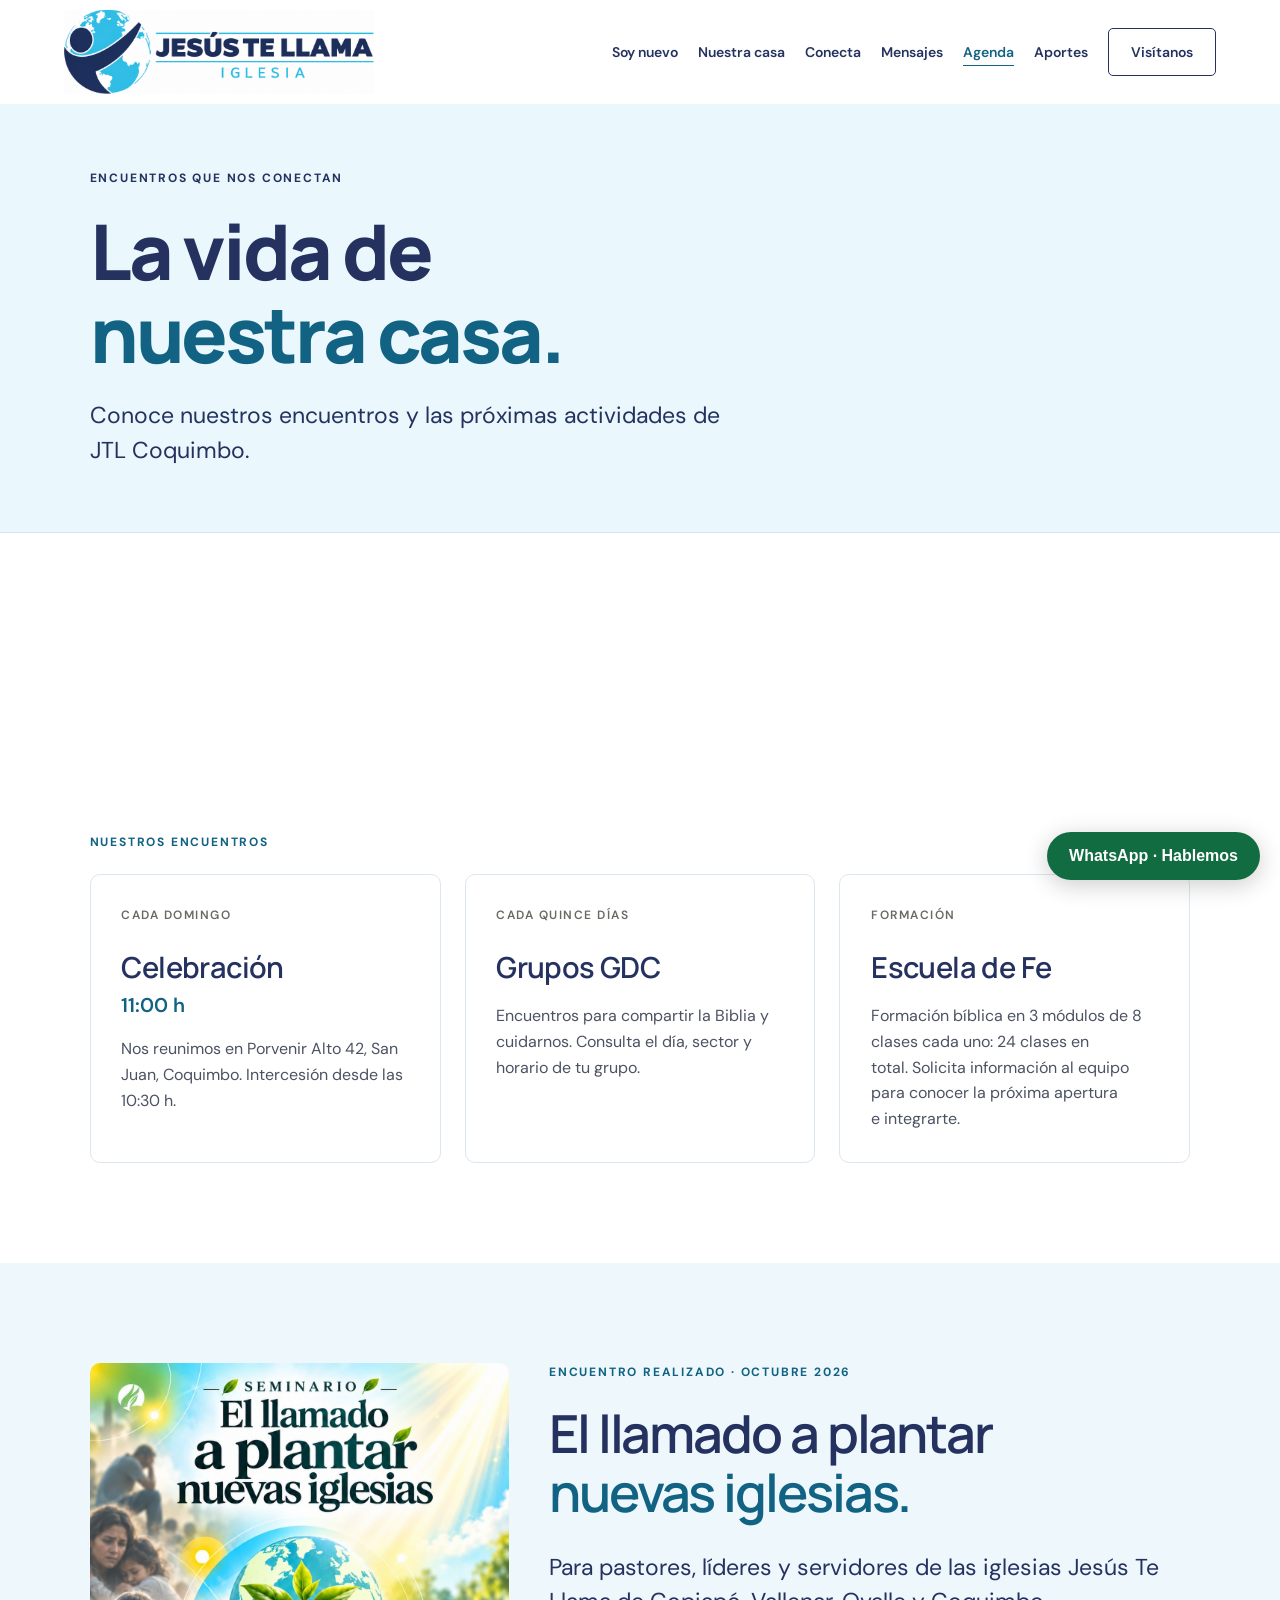
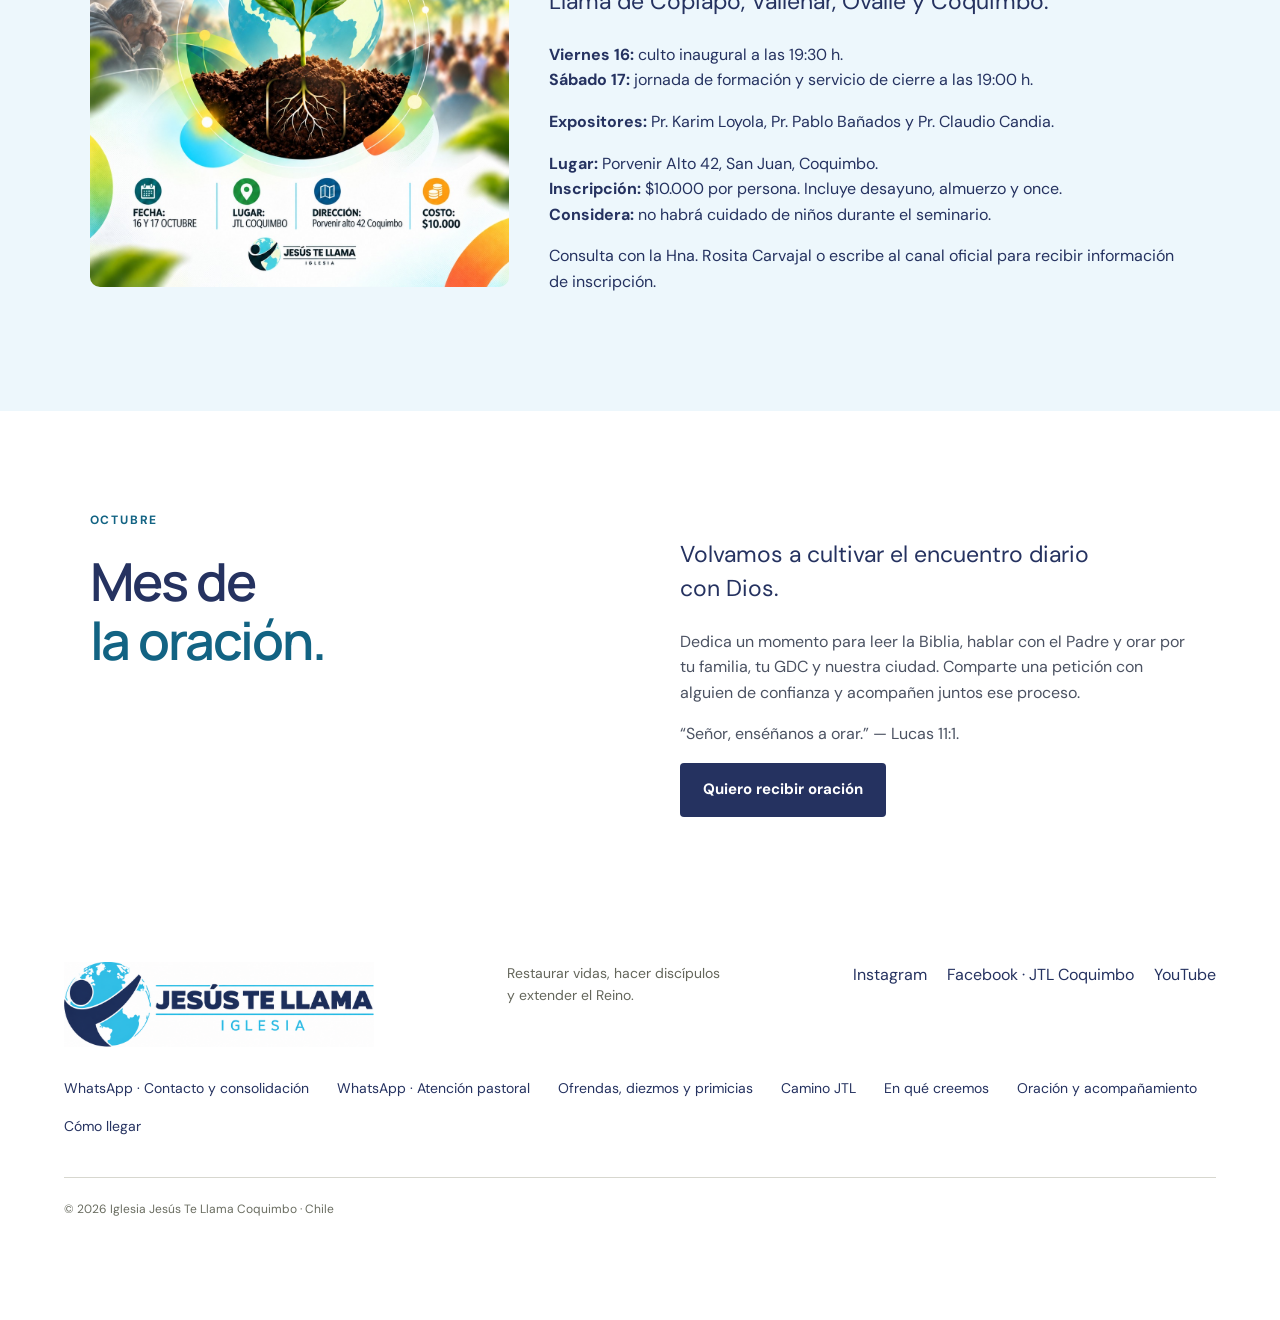
==== agenda/index.html @ ba2b8063 "Add files via upload" ====
<!doctype html><html lang="es"><head><meta charset="utf-8"><meta name="viewport" content="width=device-width,initial-scale=1"><title>Agenda de nuestra casa · JTL Coquimbo</title><meta name="description" content="Iglesia Jesús Te Llama Coquimbo. Restaurar vidas, hacer discípulos y extender el Reino. Domingos 11:00 h, Porvenir Alto 42."><meta name="theme-color" content="#253260"><link rel="icon" href="/logo.png"><link rel="stylesheet" href="/styles.css"></head><body><a class="skip" href="#contenido">Ir al contenido</a><header><a class="brand brand-horizontal" href="/" aria-label="Jesús Te Llama Iglesia, Coquimbo — inicio"><span class="logo-frame"><img src="/logo-horizontal.png" width="2048" height="683" alt="Jesús Te Llama Iglesia"></span></a><button class="menu" aria-expanded="false" aria-controls="nav">Menú ☰</button><nav id="nav" aria-label="Navegación principal"><a href="/soy-nuevo/">Soy nuevo</a><a href="/nuestra-casa/">Nuestra casa</a><a href="/conecta/">Conecta</a><a href="/mensajes/">Mensajes</a><a href="/agenda/" aria-current="page">Agenda</a><a href="/aportes/">Aportes</a><a class="nav-cta" href="/soy-nuevo/#visitanos">Visítanos</a></nav></header><main id="contenido"><section class="page-intro"><p class="eyebrow">ENCUENTROS QUE NOS CONECTAN</p><h1>La vida de<br><em>nuestra casa.</em></h1><p class="lead">Conoce nuestros encuentros y las próximas actividades de JTL Coquimbo.</p></section><section class="section school-agenda" id="escuela-avanzada"><article class="school-banner" data-highlight-until="2026-10-08T00:00:00-03:00"><div class="school-banner-top"><span>FORMACIÓN PARA LÍDERES</span><span class="online-badge">ONLINE</span></div><p class="school-start">INICIO</p><h2>ESCUELA<br><em>AVANZADA</em></h2><div class="school-date"><strong>07</strong><div><span>MIÉRCOLES</span><b>OCTUBRE 2026</b><span>20:30 h · ONLINE</span></div></div><p>Sigamos creciendo para cuidar, acompañar y discipular personas.</p><a class="button light" href="https://wa.me/56989343928?text=Hola%2C%20quisiera%20m%C3%A1s%20informaci%C3%B3n%20sobre%20el%20inicio%20de%20Escuela%20Avanzada%20el%20mi%C3%A9rcoles%207%20de%20octubre%20a%20las%2020%3A30%20h%2C%20online." target="_blank" rel="noopener noreferrer">Más información</a></article></section><section class="section"><p class="eyebrow orange">NUESTROS ENCUENTROS</p><div class="group-grid"><article class="group-card"><span class="card-number">CADA DOMINGO</span><h3 class="meeting-title"><span>Celebración</span><span class="meeting-time">11:00 h</span></h3><p>Nos reunimos en Porvenir Alto 42, San Juan, Coquimbo. Intercesión desde las 10:30 h.</p></article><article class="group-card"><span class="card-number">CADA QUINCE DÍAS</span><h3>Grupos GDC</h3><p>Encuentros para compartir la Biblia y cuidarnos. Consulta el día, sector y horario de tu grupo.</p></article><article class="group-card"><span class="card-number">FORMACIÓN</span><h3>Escuela de Fe</h3><p>Formación bíblica en 3 módulos de 8 clases cada uno: 24 clases en total. Solicita información al equipo para conocer la próxima apertura e integrarte.</p></article></div></section><section id="seminario" class="section event groups" data-event-end="2026-10-18T00:00:00-03:00"><div class="seminar-poster"><img src="/seminario-plantar-iglesias.jpeg" width="1122" height="1402" alt="Afiche oficial del seminario El llamado a plantar nuevas iglesias, 16 y 17 de octubre" loading="lazy"></div><div><p class="eyebrow orange">SEMINARIO · DISTRITO NORTE CHICO</p><h2>El llamado a plantar<br><em>nuevas iglesias.</em></h2><p class="lead">Para pastores, líderes y servidores de las iglesias Jesús Te Llama de Copiapó, Vallenar, Ovalle y Coquimbo.</p><p><strong>Viernes 16:</strong> culto inaugural a las 19:30 h.<br><strong>Sábado 17:</strong> jornada de formación y servicio de cierre a las 19:00 h.</p><p><strong>Expositores:</strong> Pr. Karim Loyola, Pr. Pablo Bañados y Pr. Claudio Candia.</p><p><strong>Lugar:</strong> Porvenir Alto 42, San Juan, Coquimbo.<br><strong>Inscripción:</strong> $10.000 por persona. Incluye desayuno, almuerzo y once.<br><strong>Considera:</strong> no habrá cuidado de niños durante el seminario.</p><p>Consulta con la Hna. Rosita Carvajal o escribe al canal oficial para recibir información de inscripción.</p><a class="button dark" href="https://wa.me/56989343928?text=Hola%2C%20vengo%20de%20la%20web%20de%20JTL%20Coquimbo.%20Consultar%20por%20el%20seminario." target="_blank" rel="noopener noreferrer">Consultar por el seminario</a></div></section><section class="section family"><div><p class="eyebrow orange">OCTUBRE</p><h2>Mes de<br><em>la oración.</em></h2></div><div class="family-copy"><p class="lead">Volvamos a cultivar el encuentro diario con Dios.</p><p>Dedica un momento para leer la Biblia, hablar con el Padre y orar por tu familia, tu GDC y nuestra ciudad. Comparte una petición con alguien de confianza y acompañen juntos ese proceso.</p><p>“Señor, enséñanos a orar.” — Lucas 11:1.</p><a class="button dark" href="/conecta/#acompanamiento">Quiero recibir oración</a></div></section></main><footer><a class="brand brand-horizontal" href="/" aria-label="Jesús Te Llama Iglesia, Coquimbo — inicio"><span class="logo-frame"><img src="/logo-horizontal.png" width="2048" height="683" alt="Jesús Te Llama Iglesia"></span></a><p>Restaurar vidas, hacer discípulos<br>y extender el Reino.</p><div class="social-links" aria-label="Redes oficiales"><a href="https://www.instagram.com/jtl_coquimbo/" target="_blank" rel="noopener noreferrer">Instagram</a><a href="https://www.facebook.com/jtl.coquimbo/" target="_blank" rel="noopener noreferrer">Facebook · JTL Coquimbo</a><a href="https://www.youtube.com/@jtl.coquimbo" target="_blank" rel="noopener noreferrer">YouTube</a></div><div class="footer-links"><a href="https://wa.me/56989343928" target="_blank" rel="noopener noreferrer">WhatsApp · Contacto y consolidación</a><a href="https://wa.me/56974996033" target="_blank" rel="noopener noreferrer">WhatsApp · Atención pastoral</a><a href="/aportes/">Ofrendas, diezmos y primicias</a><a href="/camino-jtl/">Camino JTL</a><a href="/nuestra-casa/#creemos">En qué creemos</a><a href="/conecta/#acompanamiento">Oración y acompañamiento</a><a href="/soy-nuevo/#visitanos">Cómo llegar</a></div><span class="copyright">© 2026 Iglesia Jesús Te Llama Coquimbo · Chile</span></footer><script src="/main.js"></script><button class="jtl-wa-launch" id="jtl-wa-open" type="button" aria-haspopup="dialog">WhatsApp · Hablemos</button>
<dialog class="jtl-wa-dialog" id="jtl-wa-dialog" aria-labelledby="jtl-wa-title"><button type="button" class="jtl-wa-close" id="jtl-wa-close" aria-label="Cerrar">×</button><h2 id="jtl-wa-title">Estamos para acompañarte</h2><p><strong>Contacto y consolidación</strong><br><a href="https://wa.me/56989343928" target="_blank" rel="noopener noreferrer">+56 9 8934 3928</a></p><div class="jtl-wa-options" id="jtl-wa-options"><a href="https://wa.me/56989343928?text=Hola%2C%20quiero%20visitar%20JTL%20Coquimbo." target="_blank" rel="noopener noreferrer">Quiero visitar la iglesia</a><a href="https://wa.me/56989343928?text=Hola%2C%20quisiera%20conocer%20los%20GDC%20de%20JTL%20Coquimbo." target="_blank" rel="noopener noreferrer">Quiero conocer un GDC</a><a href="https://wa.me/56989343928?text=Hola%2C%20quisiera%20pedir%20oraci%C3%B3n." target="_blank" rel="noopener noreferrer">Quiero pedir oración</a><a href="https://wa.me/56989343928?text=Hola%2C%20quisiera%20consultar%20por%20horarios%20y%20actividades%20de%20JTL%20Coquimbo." target="_blank" rel="noopener noreferrer">Horarios y actividades</a></div><div class="jtl-pastoral"><h3>Atención pastoral</h3><p>Si atraviesas una situación compleja y necesitas conversar en privado, escríbenos a este segundo contacto.</p><a class="jtl-pastoral-link" href="https://wa.me/56974996033?text=Hola%2C%20quisiera%20coordinar%20una%20conversaci%C3%B3n%20privada%20de%20atenci%C3%B3n%20pastoral." target="_blank" rel="noopener noreferrer">Atención pastoral · +56 9 7499 6033</a></div><small>Elige el contacto según lo que necesitas. No es necesario detallar una situación personal en el mensaje inicial.</small></dialog><script src="/contacto.js"></script></body></html>
---- styles.css ----
@import url('https://fonts.googleapis.com/css2?family=DM+Sans:wght@400;500;600;700&family=Manrope:wght@400;500;600;700;800&display=swap');
:root{--orange:#3fc5e9;--ink:#253260;--paper:#ffffff;--line:#d7d7cf}*{box-sizing:border-box}html{scroll-behavior:smooth;scroll-padding-top:100px}body{margin:0;background:var(--paper);color:var(--ink);font-family:'DM Sans',Arial,sans-serif;font-size:16px;line-height:1.6}a{color:inherit;text-decoration:none}button{font:inherit}a:focus-visible,button:focus-visible,summary:focus-visible{outline:3px solid #1663a1;outline-offset:6px}.skip{position:fixed;left:20px;top:-100px;background:white;padding:15px;z-index:20}.skip:focus{top:10px}header{height:104px;display:flex;align-items:center;justify-content:space-between;padding:0 5%;background:var(--paper)}.brand{display:flex;align-items:center;gap:13px;line-height:1.3}.brand strong{font-size:44px;font-weight:800;letter-spacing:-4px;line-height:1}.brand strong span{font-size:12px;letter-spacing:0;vertical-align:top;margin-left:4px}.brand>span{font-size:12px;letter-spacing:1px;font-weight:700;border-left:1px solid #b9bbb4;padding-left:13px}nav{display:flex;align-items:center;gap:34px;font-size:14px;font-weight:600}nav a:hover{text-decoration:underline;text-underline-offset:6px}.nav-cta{border:1px solid var(--ink);border-radius:5px;padding:12px 22px}.nav-cta span{margin-left:22px}.menu{display:none}.hero{display:grid;grid-template-columns:1fr 1fr;min-height:690px}.hero-copy{background:var(--orange);padding:45px 10% 25px}.eyebrow{font-size:12px;font-weight:700;letter-spacing:1.8px;line-height:1.5;margin:0 0 22px}h1,h2,h3,p{margin-top:0}h1,h2,h3{font-family:Manrope,Arial,sans-serif}h1{font-size:clamp(64px,6.8vw,112px);font-weight:800;line-height:.99;letter-spacing:-6px;margin-bottom:28px}em{font-style:normal}h1 em{color:#fff8ed}.intro{max-width:430px;font-size:17px;line-height:1.7;margin-bottom:30px}.button{display:inline-flex;align-items:center;justify-content:space-between;gap:30px;min-height:54px;padding:15px 23px;font-size:14px;font-weight:700;border-radius:4px;transition:transform .2s}.button:hover{transform:translateY(-3px)}.dark{background:var(--ink);color:white}.light{background:var(--paper);color:var(--ink)}.button span{font-size:22px;line-height:1}.hero-bottom{display:flex;justify-content:space-between;border-top:1px solid #29251f55;margin-top:48px;padding-top:17px;font-size:10px;letter-spacing:1.4px;font-weight:700}.hero-photo{position:relative;overflow:hidden;background:#3a4037;min-height:600px}.hero-photo img{width:100%;height:100%;object-fit:cover;position:absolute;object-position:center}.photo-shade{position:absolute;inset:0;background:linear-gradient(180deg,transparent 35%,#0009)}.photo-copy{position:absolute;left:9%;right:9%;bottom:64px;color:white}.photo-copy>span{font-size:11px;letter-spacing:2px;font-weight:600}.photo-copy p{font-size:clamp(38px,4vw,64px);font-family:Manrope,Arial,sans-serif;font-weight:600;letter-spacing:-2px;line-height:1.12;margin:18px 0 0}.photo-copy a{position:absolute;bottom:5px;right:0;border:1px solid #fffa;border-radius:50%;height:48px;width:48px;text-align:center;padding-top:6px;font-size:24px}.photo-note{position:absolute;bottom:13px;right:20px;font-size:10px;color:#fff;opacity:.8}.mission-strip{display:flex;justify-content:space-evenly;gap:20px;align-items:center;padding:22px;background:var(--ink);color:white;font-size:13px;letter-spacing:2px;font-weight:500}.mission-strip b{color:var(--orange);font-size:26px;line-height:1}.section{padding:100px 7%}.family{display:grid;grid-template-columns:1fr 1fr;gap:80px}.orange{color:#126383}h2{font-size:clamp(38px,4.1vw,64px);letter-spacing:-2.8px;line-height:1.12;font-weight:600;margin-bottom:28px}h2 em{color:#126383}.family-copy{padding-top:26px;color:#55574f;max-width:570px}.lead{font-size:23px;color:var(--ink);line-height:1.5}.values{display:flex;gap:8px;flex-wrap:wrap;margin-top:28px}.values span{border:1px solid #cccfc4;border-radius:40px;padding:7px 15px;font-size:13px;color:var(--ink)}.groups{background:#edf7fc}.section-heading{display:flex;justify-content:space-between;align-items:end;gap:60px;margin-bottom:44px}.section-heading h2{margin-bottom:0}.section-heading>p{max-width:385px;margin-bottom:4px;color:#585b51}.group-grid{display:grid;grid-template-columns:repeat(3,1fr);gap:22px}.group-card{padding:32px;background:var(--paper);border-radius:4px;position:relative}.card-number{font-size:11px;font-weight:600;letter-spacing:1.5px;color:#686b62}.group-card h3{font-size:29px;line-height:1.25;font-weight:600;letter-spacing:-1px;margin:34px 0 18px}.group-card p{font-size:16px;color:#62645b}.card-word{display:block;border-top:1px solid var(--line);padding-top:20px;margin-top:35px;font-size:11px;letter-spacing:2px;font-weight:600}.group-invite{display:flex;justify-content:space-between;gap:45px;align-items:center;margin-top:40px}.group-invite h3{font-size:23px;margin-bottom:6px;font-weight:600}.group-invite p{max-width:680px;margin:0;color:#606257}.group-invite .button{white-space:nowrap}.path{background:var(--ink);color:var(--paper)}.path h2 em{color:var(--orange)}.path .eyebrow{color:#80dcf4}.path .section-heading>p{color:#c0c2b8}.steps{display:grid;grid-template-columns:repeat(5,1fr);list-style:none;margin:60px 0 35px;padding:0;gap:30px}.steps li{border-top:1px solid #61645b;padding-top:25px}.steps li>span{color:#80dcf4;font-size:14px}.steps h3{font-size:21px;font-weight:500;letter-spacing:-.4px;margin:23px 0 12px}.steps p{color:#bfc2b6;font-size:15px;line-height:1.7}.text-link{font-size:15px;border-bottom:1px solid #b7b9ae;padding-bottom:10px;display:inline-block}.text-link span{margin-left:45px}.faq{display:grid;grid-template-columns:1fr 1fr;gap:65px}.questions details{border-bottom:1px solid var(--line);padding:22px 0}.questions details:first-child{padding-top:0}.questions summary{cursor:pointer;font-size:18px;font-weight:500;list-style:none;padding-right:25px;position:relative}.questions summary::-webkit-details-marker{display:none}.questions summary:after{content:'+';position:absolute;right:0;font-size:22px;color:#126383}.questions details[open] summary:after{content:'−'}.questions p{color:#606257;margin:16px 22px 0 0}.visit{background:var(--orange);padding:75px 7%;display:flex;justify-content:space-between;gap:60px}.visit h2 em{color:#fff8ed}.visit p{font-size:17px}.visit .button{margin-top:15px}.visit-address{min-width:260px;align-self:center;border-left:1px solid #68240d66;padding-left:55px}.visit-address>p{font-size:25px;line-height:1.4}.visit-address hr{border:0;border-top:1px solid #68240d66;margin:28px 0}.visit-address .small{font-size:16px;line-height:1.7}footer{display:flex;justify-content:space-between;align-items:center;flex-wrap:wrap;gap:30px;padding:45px 5%}footer p{font-size:14px;color:#64665b;margin:0}footer>a:not(.brand){font-size:13px}.copyright{width:100%;border-top:1px solid var(--line);padding-top:22px;font-size:12px;color:#6a6d61;margin-top:10px}@media(min-width:1600px){body{max-width:1800px;margin:auto}.hero-copy{padding-top:65px}}@media(max-width:1000px){header{padding:0 4%}nav{gap:19px}.hero-copy{padding:35px 8% 25px}h1{font-size:76px;letter-spacing:-4px}.hero-bottom{gap:20px}.section{padding:70px 5%}.family,.faq{gap:40px}.section-heading{gap:35px}.group-card{padding:24px}.steps{gap:18px}.steps h3{font-size:17px}.visit{padding:65px 5%}.visit-address{padding-left:30px}.mission-strip{font-size:10px;letter-spacing:1px}}@media(max-width:720px){header{height:85px;padding:0 6%;position:relative;z-index:10}.brand strong{font-size:38px}.brand>span{font-size:10px}.menu{display:flex;align-items:center;gap:14px;background:none;border:1px solid #c6c7be;border-radius:4px;padding:8px 12px;font-size:14px}nav{display:none;position:absolute;top:85px;left:0;right:0;background:var(--paper);padding:20px 6% 28px;box-shadow:0 15px 20px #0001;align-items:stretch;gap:0}nav.open{display:flex;flex-direction:column}nav a{padding:14px 0}.nav-cta{padding:12px 16px;margin-top:10px}.hero{grid-template-columns:1fr;min-height:0}.hero-copy{padding:34px 7% 23px}.eyebrow{font-size:10px;letter-spacing:1.5px}h1{font-size:76px;line-height:1.02;letter-spacing:-4px}.intro{font-size:16px}.hero-bottom{margin-top:32px;font-size:9px}.hero-photo{min-height:440px}.photo-copy p{font-size:44px}.photo-copy{bottom:47px}.mission-strip{padding:20px 15px;gap:12px;flex-wrap:wrap;font-size:9px}.mission-strip b:last-child{display:none}.mission-strip b{font-size:18px}.section{padding:58px 7%}.family,.faq{grid-template-columns:1fr;gap:20px}h2{font-size:40px;letter-spacing:-1.8px}.family-copy{padding-top:0}.lead{font-size:21px}.section-heading{display:block;margin-bottom:32px}.section-heading>p{margin-top:22px}.group-grid{grid-template-columns:1fr;gap:16px}.group-card{padding:28px}.group-card h3{margin-top:22px}.card-word{margin-top:24px}.group-invite{display:block}.group-invite .button{margin-top:22px}.steps{grid-template-columns:1fr;margin-top:35px;gap:22px}.steps li{display:grid;grid-template-columns:34px 1fr;gap:0 15px;padding-top:18px}.steps h3{font-size:22px;margin:0}.steps p{grid-column:2;margin:8px 0 0}.steps li>span{padding-top:5px}.faq h2{margin-bottom:12px}.questions summary{font-size:16px}.visit{display:block;padding:55px 7%}.visit-address{margin-top:45px;border-left:0;border-top:1px solid #68240d66;padding:30px 0 0}.visit-address>p{font-size:23px}.visit-address hr{max-width:280px;margin-left:0}footer{padding:35px 7%;gap:25px}footer p{width:100%}.copyright{margin-top:0}.button{font-size:14px}}@media(prefers-reduced-motion:reduce){html{scroll-behavior:auto}.button{transition:none}}

.brand img{object-fit:contain;flex:none}.brand>span{font-size:12px}nav{gap:20px}nav a[aria-current=page]{color:#126383;text-decoration:underline;text-underline-offset:8px}h1 em{color:#253260}.hero-copy{background:#3fc5e9}.hero{min-height:640px}.identity-panel{background:#253260;display:flex;flex-direction:column;align-items:center;justify-content:center;padding:55px;color:white;text-align:center}.identity-logo{width:min(54%,285px);height:auto;filter:drop-shadow(0 12px 35px #0003);background:white;border-radius:50%;padding:20px}.identity-panel p{font:500 clamp(24px,2.8vw,40px)/1.3 Manrope,Arial,sans-serif;letter-spacing:-1px;margin:35px 0}.identity-panel>span{font-size:13px;letter-spacing:2px}.actions{display:flex;flex-wrap:wrap;gap:12px}.outline{border:1px solid #253260;color:#253260}.hero-bottom{font-size:12px;letter-spacing:.7px}.eyebrow,.card-number,.card-word{font-size:12px}.page-intro{padding:65px 7%;background:#eaf7fc;border-bottom:1px solid #cfe5f1}.page-intro h1{font-size:clamp(48px,6vw,84px);line-height:1.08;letter-spacing:-3px;max-width:920px;margin:22px 0}.page-intro h1 em{color:#126383}.page-intro .lead{max-width:750px;margin:0}.family-copy{color:#4b5262}.group-card p,.group-invite p,.section-heading>p{color:#4b5262}.annual{display:grid;grid-template-columns:1.05fr 1fr;align-items:center;gap:55px}.annual img{width:100%;height:auto;border-radius:6px}.annual h2{font-size:clamp(32px,3.2vw,48px)}.narrow{max-width:820px}.group-grid{row-gap:25px}.group-card .text-link{display:block;width:fit-content;margin-top:20px;color:#126383}.values span{font-size:14px}blockquote{border-left:4px solid #3fc5e9;margin:32px 0;padding:0 0 0 25px;font-size:24px;line-height:1.5}cite{display:block;font-size:14px;font-style:normal;margin-top:15px}.visit{background:#253260;color:white}.visit h2 em{color:#80dcf4}.visit-address{border-color:#ffffff55}.visit-address hr{border-color:#ffffff55}.visit-address .button{font-size:14px}.questions summary:after{color:#126383}.footer-links{display:flex;gap:24px;flex-wrap:wrap;width:100%;font-size:14px}.journey{max-width:1200px;margin:auto}.journey-step{display:grid;grid-template-columns:100px 1fr;gap:30px;border-bottom:1px solid #d3e0ea;padding:35px 0}.journey-step>span{font-size:50px;font-family:Manrope,Arial,sans-serif;font-weight:700;color:#126383}.journey-step h2{font-size:34px;letter-spacing:-1px;margin-bottom:18px}.journey-step p{max-width:760px}.journey-step .eyebrow{margin-bottom:12px}.path .lead{color:white}.event{display:grid;grid-template-columns:200px 1fr;gap:50px}.event-date{border-top:4px solid #126383;padding-top:25px}.event-date strong{font-size:60px;line-height:1.2;display:block}.event-date span{font-size:14px;font-weight:700}.event .lead{max-width:800px}.hero .intro{font-size:18px}.mission-strip{font-size:12px}.button{font-size:15px}.brand img{width:52px;height:52px}header .brand strong{font-size:36px}
@media(max-width:1100px){header{height:auto;min-height:100px;gap:20px;flex-wrap:wrap;padding-top:14px;padding-bottom:14px}nav{gap:16px;font-size:14px}.brand>span{display:none}}
@media(max-width:720px){header{height:85px;min-height:85px;padding:10px 6%;flex-wrap:nowrap}.brand img{height:45px;width:45px}.brand>span{display:block;font-size:9px}.brand strong{font-size:30px!important}.identity-panel{padding:45px 25px}.identity-logo{width:165px}.identity-panel p{font-size:28px;margin:25px 0}.hero{min-height:0}.hero h1{font-size:68px}.hero-bottom{font-size:12px;flex-wrap:wrap}.page-intro{padding:45px 7%}.page-intro h1{font-size:48px;letter-spacing:-2px}.annual{grid-template-columns:1fr;gap:30px}.journey-step{grid-template-columns:42px 1fr;gap:18px}.journey-step>span{font-size:30px}.journey-step h2{font-size:27px}.event{grid-template-columns:1fr;gap:28px}.event-date{max-width:200px}.mission-strip{font-size:12px;letter-spacing:.4px}.mission-strip b{display:none}.group-card{min-width:0}.footer-links{flex-direction:column;gap:13px}h1,h2,h3{overflow-wrap:break-word}.eyebrow,.card-number{font-size:12px}nav.open{gap:0}.intro{max-width:100%}.actions .button{max-width:100%;white-space:normal}}

/* Official horizontal church identity, preserving the supplied artwork. */
.brand-horizontal{display:block;flex:0 1 310px;width:310px;max-width:100%;line-height:0}
.brand-horizontal>span.logo-frame,.logo-frame{display:block;position:relative;width:100%;aspect-ratio:3.66;overflow:hidden;border:0;padding:0;background:#fff}
.logo-frame img,.brand-horizontal .logo-frame img{position:absolute;display:block;width:121.3%;max-width:none;height:auto;left:-10.7%;top:-26.9%;object-fit:contain}
.hero-wordmark{width:100%;max-width:560px;background:white;padding:25px 20px;border-radius:5px}
header{background:white}footer .brand-horizontal{flex-basis:310px}
@media(min-width:721px) and (max-width:1100px){header .brand-horizontal{flex-basis:265px;width:265px}header{justify-content:center}}
@media(max-width:720px){header{justify-content:space-between;gap:16px}.brand-horizontal{flex:0 1 250px;width:250px;min-width:0}header .menu{flex-shrink:0;padding:8px;font-size:13px}.hero-wordmark{max-width:440px;padding:18px 12px}footer .brand-horizontal{flex-basis:290px}}
@media(max-width:380px){header .brand-horizontal{width:210px;flex-basis:210px}}

/* Contacto institucional JTL */

.jtl-wa-launch{position:fixed;right:20px;bottom:20px;z-index:1000;border:0;border-radius:28px;background:#126c42;color:white;padding:15px 22px;font:700 16px Arial;box-shadow:0 5px 24px #0003;cursor:pointer}
.jtl-wa-dialog{border:0;border-radius:18px;padding:26px;max-width:390px;width:calc(100% - 64px);color:#253260;font:16px/1.5 Arial;box-shadow:0 12px 50px #0004}.jtl-wa-dialog::backdrop{background:#0007}.jtl-wa-dialog h2{font-size:25px;margin:4px 0 12px}.jtl-wa-dialog button,.jtl-wa-dialog a{font:inherit}.jtl-wa-close{float:right;border:0;background:#edf2f7;border-radius:50%;width:36px;height:36px;cursor:pointer}.jtl-wa-options{display:grid;gap:9px}.jtl-wa-options a{display:block;text-decoration:none;padding:12px;border-radius:8px;background:#126c42;color:white}.jtl-wa-notice{background:#edf2f7;padding:12px;border-radius:8px}.jtl-wa-dialog p{margin:12px 0}.jtl-wa-dialog small{display:block;margin-top:14px;font-size:14px}

.social-links{display:flex;flex-wrap:wrap;gap:16px}.social-links a{font-size:16px} footer{padding-bottom:100px}

/* Aportes institucionales */
.giving-layout{display:grid;grid-template-columns:1fr 1fr;gap:50px;align-items:start}.giving-bank{background:#edf7fb;border:1px solid #b7dce7;padding:32px;border-radius:12px;min-width:0}.giving-bank h2{font-size:2rem}.giving-bank dl{margin:24px 0}.giving-bank dt{font-size:14px;font-weight:700;margin-top:18px}.giving-bank dd{margin:4px 0 0;font-size:18px;overflow-wrap:anywhere}.giving-account{font-size:25px!important;font-weight:800;letter-spacing:.04em}.giving-steps{min-width:0}.giving-steps li{margin:0 0 18px}.giving-steps a{overflow-wrap:anywhere}.giving-home{display:flex;gap:30px;align-items:center;justify-content:space-between;background:#edf7fb}.giving-home .button{flex-shrink:0}.giving-bank button[hidden]{display:none}#copy-status{min-height:24px;font-size:14px}
@media(max-width:850px){.giving-layout{grid-template-columns:1fr;gap:30px}.giving-home{display:block}.giving-home .button{margin-top:20px}.giving-bank{padding:22px}.giving-home .button{white-space:normal;text-align:center}}

.jtl-wa-dialog{max-height:85dvh;overflow-y:auto}.jtl-pastoral{border-top:1px solid #c9d6e3;margin-top:20px;padding-top:16px}.jtl-pastoral h3{font-size:18px;margin:0}.jtl-pastoral p{font-size:15px}.jtl-pastoral-link{display:block;background:#253260;color:#fff;padding:12px;border-radius:8px;text-decoration:none;overflow-wrap:anywhere}.jtl-wa-dialog a:focus-visible,.jtl-wa-launch:focus-visible{outline:3px solid #3fc5e9;outline-offset:3px}

/* Fotografías reales de nuestra casa */
.hero-real-photo{position:relative;min-height:570px;overflow:hidden;background:#152241}.hero-real-photo>img{width:100%;height:100%;position:absolute;inset:0;object-fit:cover;object-position:53% 50%}.hero-photo-caption{position:absolute;bottom:0;left:0;right:0;background:linear-gradient(transparent,rgba(4,19,44,.94));color:white;padding:90px 32px 32px}.hero-photo-caption span{font-size:14px;letter-spacing:.12em;font-weight:700}.hero-photo-caption p{font-size:30px;font-weight:700;margin:12px 0 0}.pastors-section{display:grid;grid-template-columns:1fr 1fr;align-items:center;gap:60px;background:#edf7fb}.pastors-photo{margin:0;background:linear-gradient(145deg,#dff7fc,#b0e7f4);border-radius:12px;overflow:hidden;line-height:0}.pastors-photo img{display:block;width:100%;height:auto}.pastors-section h2{font-size:clamp(2rem,3.8vw,3.6rem)}.pastors-section .button{margin-top:12px}.life-gallery{background:#10244b;color:#fff}.life-gallery .eyebrow,.life-gallery h2 em{color:#5cd9ef}.life-gallery .section-heading p{color:#e2eaf2}.life-grid{display:grid;grid-template-columns:1fr 1fr;gap:26px;margin-top:32px}.life-grid figure{margin:0;min-width:0}.life-grid img{display:block;width:100%;height:auto;aspect-ratio:3/2;object-fit:cover;border-radius:8px}.life-grid figcaption{padding:22px 0 0}.life-grid figcaption span{font-size:14px;letter-spacing:.1em;color:#5cd9ef}.life-grid h3{font-size:24px;margin:8px 0 0}.message-photo{margin:0 auto 60px;max-width:1100px;padding:0 24px}.message-photo img{display:block;width:100%;height:auto;border-radius:12px}.message-photo figcaption{font-size:16px;margin-top:14px}
@media(max-width:720px){.hero-real-photo{min-height:0;aspect-ratio:3/2}.hero-photo-caption{padding:55px 22px 22px}.hero-photo-caption p{font-size:23px}.pastors-section{grid-template-columns:1fr;gap:30px}.pastors-photo{max-width:560px}.life-grid{grid-template-columns:1fr;gap:38px}.message-photo{padding:0 20px}.hero-photo-caption span{font-size:12px}}

/* Portadas de las próximas actividades */
.upcoming-grid{display:grid;grid-template-columns:1.3fr 1fr;gap:30px;align-items:stretch}.school-banner{background:linear-gradient(140deg,#102041,#253260);color:#fff;border-radius:14px;padding:38px;display:flex;flex-direction:column;justify-content:center;min-width:0;border-top:6px solid #3fc5e9}.school-banner-top{display:flex;justify-content:space-between;align-items:center;gap:12px;font-size:14px;font-weight:700;letter-spacing:.08em}.online-badge{background:#3fc5e9;color:#102041;padding:7px 12px;border-radius:30px}.school-start{margin:40px 0 8px;color:#61d8ed;font-size:20px;letter-spacing:.15em;font-weight:800}.school-banner h2{font-size:clamp(2rem,4.2vw,4.5rem);line-height:1.06;letter-spacing:-.035em;margin:0 0 30px}.school-banner h2 em{font-style:normal;color:#61d8ed}.school-date{display:flex;align-items:center;gap:24px;padding:20px 0;border-top:1px solid #ffffff44;border-bottom:1px solid #ffffff44}.school-date>strong{font-size:76px;line-height:1;color:#61d8ed}.school-date>div{display:grid;gap:6px;font-size:17px}.school-date b{font-size:22px}.school-banner>p:not(.school-start){font-size:18px;max-width:420px;margin:24px 0}.school-banner .button{align-self:flex-start}.seminar-banner{background:#edf7fb;border-radius:14px;padding:18px;display:flex;flex-direction:column;justify-content:center;align-items:center;gap:16px;min-width:0}.seminar-banner>a:first-child{display:block;width:100%}.seminar-banner img{width:100%;height:auto;max-height:580px;object-fit:contain;display:block}.seminar-banner .button{text-align:center;white-space:normal}.seminar-poster img{display:block;width:100%;height:auto;border-radius:10px}.event:has(.seminar-poster){grid-template-columns:minmax(250px,.85fr) minmax(0,1.3fr);gap:40px;align-items:start}.school-agenda .school-banner{max-width:900px;margin:auto}.school-agenda .school-banner h2{font-size:clamp(2rem,5vw,4.5rem)}[data-highlight-until][hidden]{display:none}.upcoming-home[hidden]{display:none}
@media(max-width:850px){.upcoming-grid{grid-template-columns:1fr}.school-banner{padding:26px}.school-banner h2{font-size:clamp(2rem,8vw,4rem)}.school-start{margin-top:30px}.school-date{gap:18px}.school-date>strong{font-size:64px}.school-date b{font-size:20px}.event:has(.seminar-poster){grid-template-columns:1fr}.seminar-poster{max-width:520px;margin:auto}.seminar-banner img{max-height:620px}.school-banner-top{font-size:12px}}

/* Mantente conectado: carrusel accesible */
.activity-controls{display:flex;gap:12px;align-items:center;flex-wrap:wrap;margin:18px 0}.activity-controls[hidden]{display:none}.activity-controls button,.activity-dots button{border:1px solid #253260;background:white;color:#253260;padding:10px 16px;border-radius:24px;cursor:pointer;min-height:44px}.activity-controls button{font-family:inherit;font-size:14px;font-weight:700}.activity-count{font-size:15px;min-width:42px;text-align:center}.activity-controls button:hover,.activity-dots button[aria-current="true"]{background:#253260;color:white}.activity-controls button:focus-visible,.activity-dots button:focus-visible{outline:3px solid #159bbf;outline-offset:3px}.carousel-ready .upcoming-grid{display:block;overflow:hidden;min-height:640px}.carousel-ready .upcoming-grid>article{min-height:640px;box-sizing:border-box}.carousel-ready .upcoming-grid>article[hidden]{display:none}.carousel-ready .school-banner{padding:44px 7%;background:linear-gradient(115deg,#0c1b36,#253260 70%,#185578)}.carousel-ready .seminar-banner{display:grid;grid-template-columns:minmax(0,1fr) minmax(0,1fr);gap:28px;padding:28px}.carousel-ready .seminar-banner img{max-height:580px}.carousel-ready .seminar-banner>a.button{justify-self:center;max-width:340px}.activity-active{animation:activity-enter .5s ease-out}.activity-dots{display:flex;gap:10px;justify-content:center;margin-top:20px}.activity-dots button{font-family:inherit;font-size:14px;min-width:44px;padding:8px}.activity-announcement{position:absolute;width:1px;height:1px;overflow:hidden;clip-path:inset(50%)}
@keyframes activity-enter{from{opacity:.2;transform:translateX(28px)}to{opacity:1;transform:translateX(0)}}
@media(max-width:720px){.carousel-ready .upcoming-grid{min-height:660px}.carousel-ready .upcoming-grid>article{min-height:660px}.carousel-ready .school-banner{padding:28px 24px}.carousel-ready .seminar-banner{display:flex;padding:16px;gap:20px}.carousel-ready .seminar-banner img{max-height:520px}.activity-controls{gap:8px}.activity-controls button{padding:9px 12px}}
@media(prefers-reduced-motion:reduce){.activity-active{animation:none}}

.seminar-carousel-copy{padding:20px;min-width:0}.seminar-carousel-copy h3{font-size:clamp(1.7rem,3vw,3rem);line-height:1.15;margin:16px 0}.seminar-carousel-copy p{font-size:18px}.seminar-carousel-copy .button{margin-top:16px}@media(max-width:720px){.seminar-carousel-copy{padding:0 8px 12px;text-align:center}.seminar-carousel-copy h3{font-size:1.6rem}.carousel-ready .seminar-banner img{max-height:350px}.seminar-carousel-copy p{font-size:16px;margin:10px 0}.seminar-carousel-copy .eyebrow{display:none}}

/* Ajuste editorial y retícula adaptable: octubre 2026 */
main,section,article,.section-heading>div,.family>div,.faq>div,.annual>div,.pastors-section>div,.visit>div{min-width:0}
h1,h2,h3{word-break:normal;overflow-wrap:normal;hyphens:none;text-wrap:balance}
p{ text-wrap:pretty }
.section,.page-intro,.visit{padding-inline:clamp(20px,7vw,126px)}
.group-grid{grid-template-columns:repeat(auto-fit,minmax(min(100%,260px),1fr));align-items:stretch;gap:24px}
.group-card{display:flex;flex-direction:column;min-width:0;padding:clamp(22px,2.4vw,32px);border:1px solid #dce6ee;border-radius:10px}
.group-card h3{font-size:clamp(24px,2.3vw,29px);line-height:1.25;letter-spacing:-.6px;margin:24px 0 18px;text-wrap:balance}
.group-card p{margin-bottom:24px}.group-card p:last-child{margin-bottom:0}
.group-card .text-link,.group-card .card-word{margin-top:auto}
.meeting-title{display:flex;flex-direction:column;align-items:flex-start;gap:8px}
.meeting-title>span{white-space:nowrap}.meeting-time{font-family:'DM Sans',Arial,sans-serif;font-size:20px;font-weight:600;letter-spacing:0;color:#126383}
.button{max-width:100%;gap:16px;white-space:normal;line-height:1.45;text-align:left}
.group-invite .button{white-space:normal;flex-shrink:0}.button>span{flex-shrink:0}
.section-heading{align-items:center}.section-heading>p{flex:0 1 385px}
.hero h1{font-size:clamp(48px,6.5vw,104px);letter-spacing:-.05em}
.page-intro h1{font-size:clamp(38px,6vw,84px);letter-spacing:-.04em}
h2{font-size:clamp(32px,4.1vw,64px);letter-spacing:-.04em}
.eyebrow,.card-number{line-height:1.6}
.school-banner h2{font-size:clamp(28px,5vw,68px)}
.school-banner-top{flex-wrap:wrap}.school-date{gap:18px}.school-date>div{min-width:0}
.school-date b{font-size:clamp(16px,2.2vw,22px)}.school-date>div>span{font-size:16px}
.activity-controls button,.activity-dots button{font-family:inherit;font-size:14px;font-weight:700}
.jtl-wa-dialog h2{letter-spacing:-.02em;line-height:1.25}.jtl-wa-dialog{width:calc(100% - 32px)}
footer{align-items:flex-start}.footer-links{gap:16px 28px}.social-links{gap:12px 20px}
@media(max-width:1100px){
 header{position:relative;z-index:20;min-height:88px;height:auto;justify-content:space-between;flex-wrap:nowrap;padding:12px 5%;gap:20px}
 header .menu{display:flex;align-items:center;gap:10px;background:white;border:1px solid #b9c9d8;border-radius:6px;padding:10px 12px;font-size:14px;flex-shrink:0;min-height:44px}
 header nav{display:none;position:absolute;top:100%;left:0;right:0;background:white;padding:16px 5% 24px;box-shadow:0 16px 24px #10244b18;align-items:stretch;gap:0}
 header nav.open{display:flex;flex-direction:column}header nav a{padding:13px 0}header nav .nav-cta{padding:12px 16px;margin-top:8px}
 .family,.faq,.pastors-section,.annual{gap:32px}.visit{gap:32px}.visit-address{min-width:0;flex:0 1 340px;padding-left:28px}
}
@media(min-width:721px) and (max-width:1000px){.hero{grid-template-columns:minmax(0,1fr) minmax(0,1fr)}.hero h1{font-size:clamp(46px,6.5vw,65px)}.hero-copy{padding-inline:8%}.hero .intro{font-size:16px}}
@media(max-width:720px){
 .group-grid{grid-template-columns:1fr}.hero h1{font-size:clamp(48px,12vw,76px)}
 .family,.faq,.pastors-section,.annual{grid-template-columns:1fr;gap:28px}
 .section-heading{display:block}.section-heading>p{max-width:100%}
 .visit-address{padding:24px 0 0;margin-top:28px;border-left:0;border-top:1px solid #ffffff55}
 .school-agenda .school-banner h2{font-size:clamp(28px,8vw,48px)}
 .school-banner,.carousel-ready .school-banner{padding:26px 20px}
 .school-date>strong{font-size:56px}.school-date{gap:14px}
 .group-invite .button{width:100%;justify-content:center}
 .journey-step{grid-template-columns:32px minmax(0,1fr);gap:14px}.journey-step h2{font-size:clamp(24px,6vw,29px)}
 .jtl-wa-launch{right:12px;bottom:calc(12px + env(safe-area-inset-bottom));max-width:calc(100% - 24px);font-size:14px;min-height:48px;padding:12px 18px}
 .giving-bank{padding:20px}.giving-account{font-size:22px!important}.giving-bank h2{font-size:28px}
}
@media(prefers-reduced-motion:reduce){html{scroll-behavior:auto}.button{transition:none}.button:hover{transform:none}}

/* Formación: detalle del módulo dentro de Camino JTL */
.school-module{margin:26px 0;padding:clamp(20px,3vw,30px);background:#edf7fb;border-left:4px solid #3fc5e9;border-radius:0 10px 10px 0}
.school-module h3{font-size:clamp(22px,2.5vw,28px);line-height:1.3;letter-spacing:-.5px;margin:0 0 18px}
.school-module ol{padding-left:24px;margin:18px 0}.school-module li{padding-left:4px;margin:10px 0}.school-module p:last-child{margin-bottom:0}
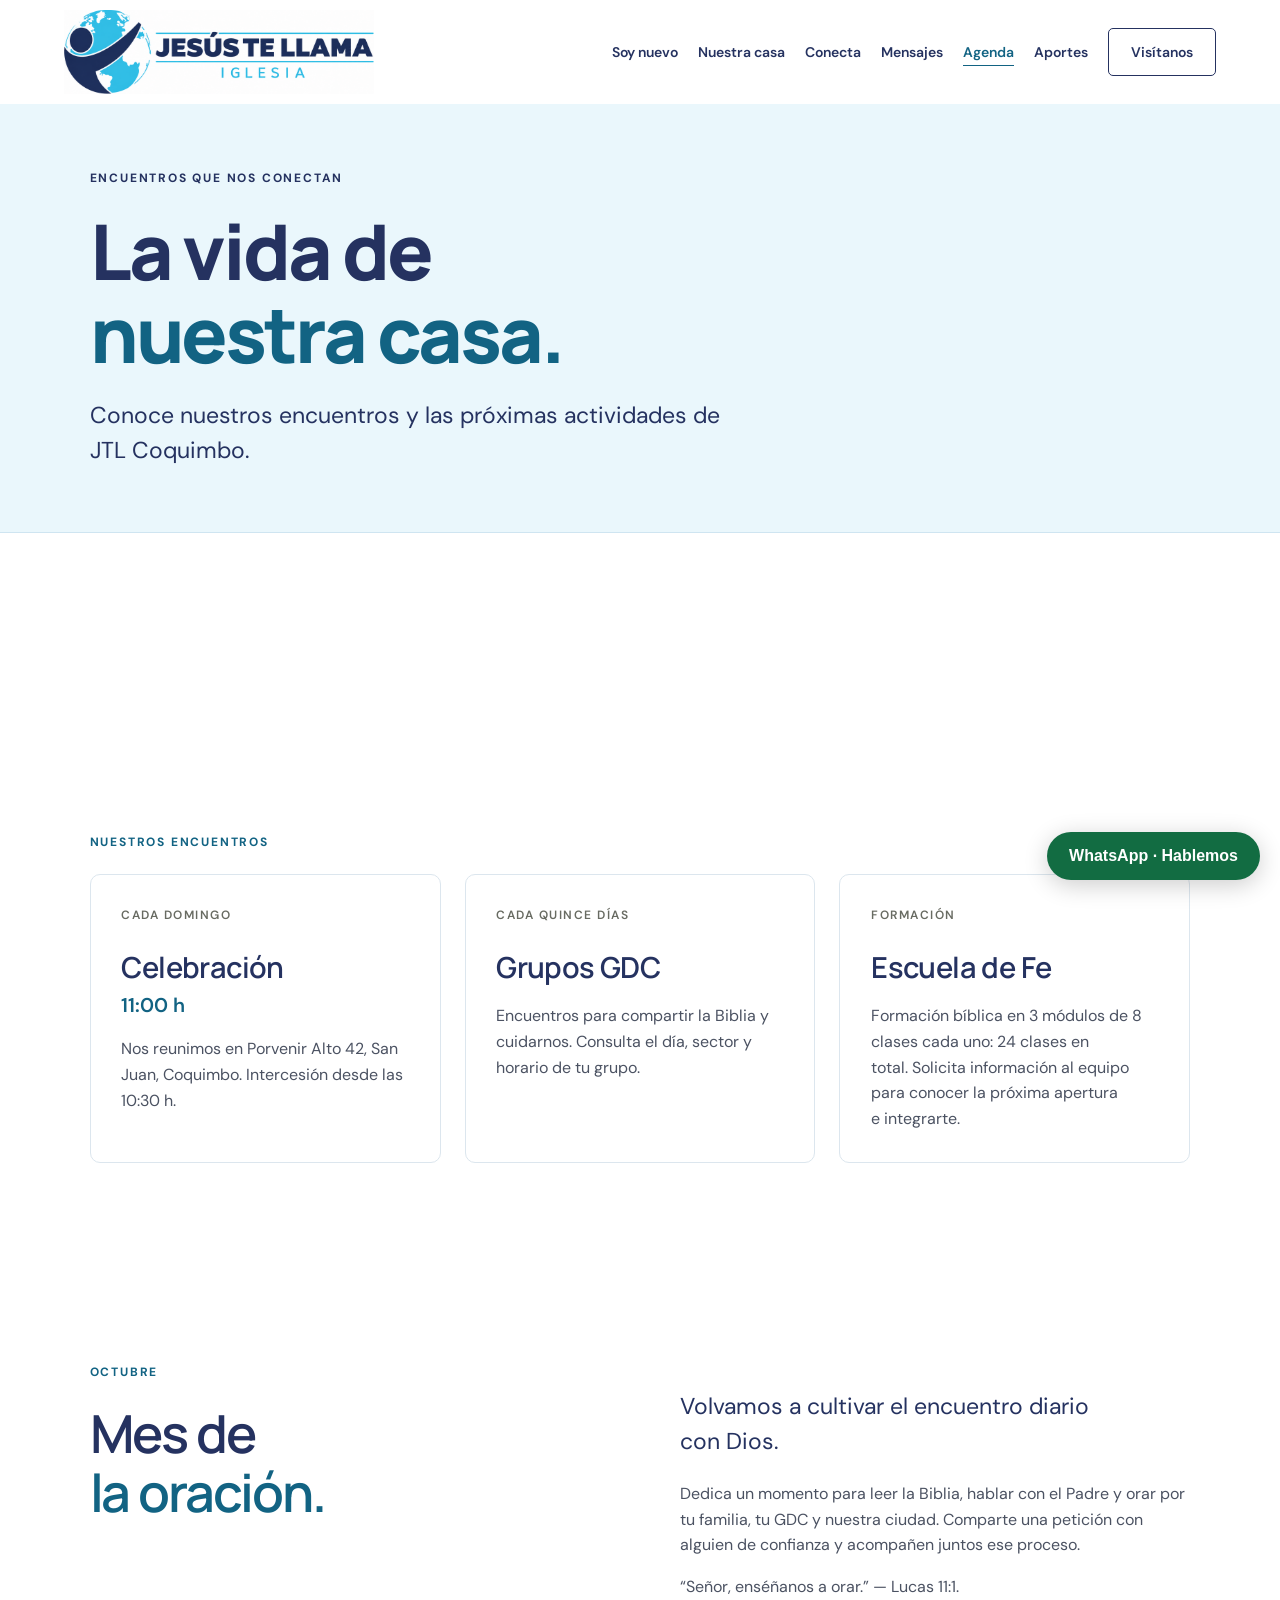
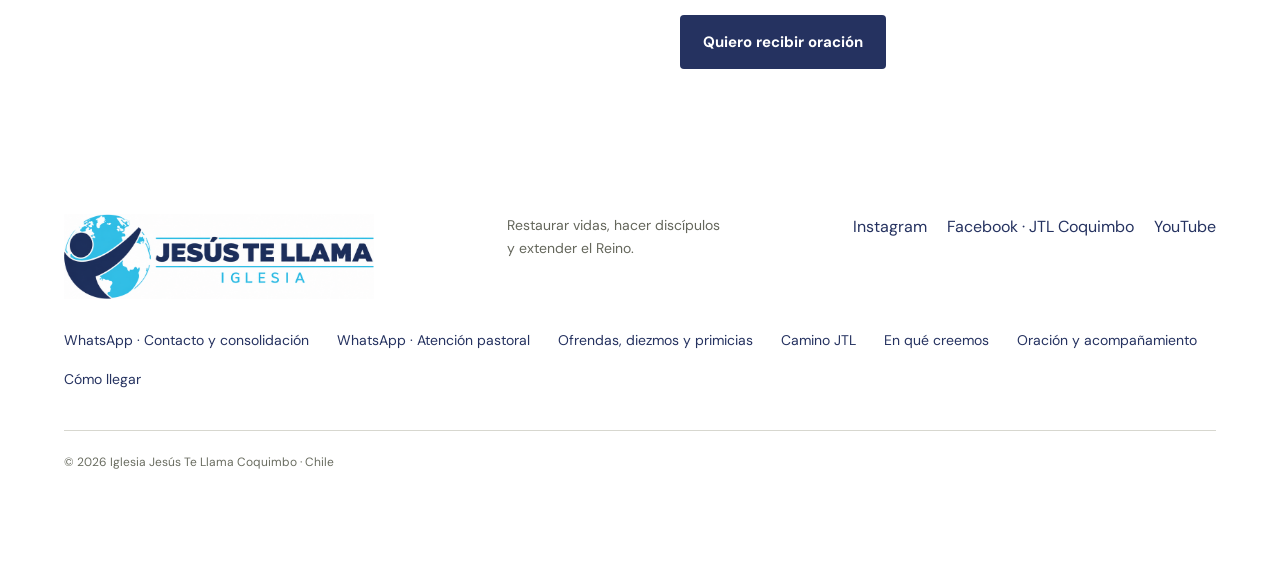
==== commit 7f375106: "Retirar seminario de la agenda" ====
--- a/agenda/index.html
+++ b/agenda/index.html
@@ -1,2 +1,2 @@
-<!doctype html><html lang="es"><head><meta charset="utf-8"><meta name="viewport" content="width=device-width,initial-scale=1"><title>Agenda de nuestra casa · JTL Coquimbo</title><meta name="description" content="Iglesia Jesús Te Llama Coquimbo. Restaurar vidas, hacer discípulos y extender el Reino. Domingos 11:00 h, Porvenir Alto 42."><meta name="theme-color" content="#253260"><link rel="icon" href="/logo.png"><link rel="stylesheet" href="/styles.css"></head><body><a class="skip" href="#contenido">Ir al contenido</a><header><a class="brand brand-horizontal" href="/" aria-label="Jesús Te Llama Iglesia, Coquimbo — inicio"><span class="logo-frame"><img src="/logo-horizontal.png" width="2048" height="683" alt="Jesús Te Llama Iglesia"></span></a><button class="menu" aria-expanded="false" aria-controls="nav">Menú ☰</button><nav id="nav" aria-label="Navegación principal"><a href="/soy-nuevo/">Soy nuevo</a><a href="/nuestra-casa/">Nuestra casa</a><a href="/conecta/">Conecta</a><a href="/mensajes/">Mensajes</a><a href="/agenda/" aria-current="page">Agenda</a><a href="/aportes/">Aportes</a><a class="nav-cta" href="/soy-nuevo/#visitanos">Visítanos</a></nav></header><main id="contenido"><section class="page-intro"><p class="eyebrow">ENCUENTROS QUE NOS CONECTAN</p><h1>La vida de<br><em>nuestra casa.</em></h1><p class="lead">Conoce nuestros encuentros y las próximas actividades de JTL Coquimbo.</p></section><section class="section school-agenda" id="escuela-avanzada"><article class="school-banner" data-highlight-until="2026-10-08T00:00:00-03:00"><div class="school-banner-top"><span>FORMACIÓN PARA LÍDERES</span><span class="online-badge">ONLINE</span></div><p class="school-start">INICIO</p><h2>ESCUELA<br><em>AVANZADA</em></h2><div class="school-date"><strong>07</strong><div><span>MIÉRCOLES</span><b>OCTUBRE 2026</b><span>20:30 h · ONLINE</span></div></div><p>Sigamos creciendo para cuidar, acompañar y discipular personas.</p><a class="button light" href="https://wa.me/56989343928?text=Hola%2C%20quisiera%20m%C3%A1s%20informaci%C3%B3n%20sobre%20el%20inicio%20de%20Escuela%20Avanzada%20el%20mi%C3%A9rcoles%207%20de%20octubre%20a%20las%2020%3A30%20h%2C%20online." target="_blank" rel="noopener noreferrer">Más información</a></article></section><section class="section"><p class="eyebrow orange">NUESTROS ENCUENTROS</p><div class="group-grid"><article class="group-card"><span class="card-number">CADA DOMINGO</span><h3 class="meeting-title"><span>Celebración</span><span class="meeting-time">11:00 h</span></h3><p>Nos reunimos en Porvenir Alto 42, San Juan, Coquimbo. Intercesión desde las 10:30 h.</p></article><article class="group-card"><span class="card-number">CADA QUINCE DÍAS</span><h3>Grupos GDC</h3><p>Encuentros para compartir la Biblia y cuidarnos. Consulta el día, sector y horario de tu grupo.</p></article><article class="group-card"><span class="card-number">FORMACIÓN</span><h3>Escuela de Fe</h3><p>Formación bíblica en 3 módulos de 8 clases cada uno: 24 clases en total. Solicita información al equipo para conocer la próxima apertura e integrarte.</p></article></div></section><section id="seminario" class="section event groups" data-event-end="2026-10-18T00:00:00-03:00"><div class="seminar-poster"><img src="/seminario-plantar-iglesias.jpeg" width="1122" height="1402" alt="Afiche oficial del seminario El llamado a plantar nuevas iglesias, 16 y 17 de octubre" loading="lazy"></div><div><p class="eyebrow orange">SEMINARIO · DISTRITO NORTE CHICO</p><h2>El llamado a plantar<br><em>nuevas iglesias.</em></h2><p class="lead">Para pastores, líderes y servidores de las iglesias Jesús Te Llama de Copiapó, Vallenar, Ovalle y Coquimbo.</p><p><strong>Viernes 16:</strong> culto inaugural a las 19:30 h.<br><strong>Sábado 17:</strong> jornada de formación y servicio de cierre a las 19:00 h.</p><p><strong>Expositores:</strong> Pr. Karim Loyola, Pr. Pablo Bañados y Pr. Claudio Candia.</p><p><strong>Lugar:</strong> Porvenir Alto 42, San Juan, Coquimbo.<br><strong>Inscripción:</strong> $10.000 por persona. Incluye desayuno, almuerzo y once.<br><strong>Considera:</strong> no habrá cuidado de niños durante el seminario.</p><p>Consulta con la Hna. Rosita Carvajal o escribe al canal oficial para recibir información de inscripción.</p><a class="button dark" href="https://wa.me/56989343928?text=Hola%2C%20vengo%20de%20la%20web%20de%20JTL%20Coquimbo.%20Consultar%20por%20el%20seminario." target="_blank" rel="noopener noreferrer">Consultar por el seminario</a></div></section><section class="section family"><div><p class="eyebrow orange">OCTUBRE</p><h2>Mes de<br><em>la oración.</em></h2></div><div class="family-copy"><p class="lead">Volvamos a cultivar el encuentro diario con Dios.</p><p>Dedica un momento para leer la Biblia, hablar con el Padre y orar por tu familia, tu GDC y nuestra ciudad. Comparte una petición con alguien de confianza y acompañen juntos ese proceso.</p><p>“Señor, enséñanos a orar.” — Lucas 11:1.</p><a class="button dark" href="/conecta/#acompanamiento">Quiero recibir oración</a></div></section></main><footer><a class="brand brand-horizontal" href="/" aria-label="Jesús Te Llama Iglesia, Coquimbo — inicio"><span class="logo-frame"><img src="/logo-horizontal.png" width="2048" height="683" alt="Jesús Te Llama Iglesia"></span></a><p>Restaurar vidas, hacer discípulos<br>y extender el Reino.</p><div class="social-links" aria-label="Redes oficiales"><a href="https://www.instagram.com/jtl_coquimbo/" target="_blank" rel="noopener noreferrer">Instagram</a><a href="https://www.facebook.com/jtl.coquimbo/" target="_blank" rel="noopener noreferrer">Facebook · JTL Coquimbo</a><a href="https://www.youtube.com/@jtl.coquimbo" target="_blank" rel="noopener noreferrer">YouTube</a></div><div class="footer-links"><a href="https://wa.me/56989343928" target="_blank" rel="noopener noreferrer">WhatsApp · Contacto y consolidación</a><a href="https://wa.me/56974996033" target="_blank" rel="noopener noreferrer">WhatsApp · Atención pastoral</a><a href="/aportes/">Ofrendas, diezmos y primicias</a><a href="/camino-jtl/">Camino JTL</a><a href="/nuestra-casa/#creemos">En qué creemos</a><a href="/conecta/#acompanamiento">Oración y acompañamiento</a><a href="/soy-nuevo/#visitanos">Cómo llegar</a></div><span class="copyright">© 2026 Iglesia Jesús Te Llama Coquimbo · Chile</span></footer><script src="/main.js"></script><button class="jtl-wa-launch" id="jtl-wa-open" type="button" aria-haspopup="dialog">WhatsApp · Hablemos</button>
+<!doctype html><html lang="es"><head><meta charset="utf-8"><meta name="viewport" content="width=device-width,initial-scale=1"><title>Agenda de nuestra casa · JTL Coquimbo</title><meta name="description" content="Iglesia Jesús Te Llama Coquimbo. Restaurar vidas, hacer discípulos y extender el Reino. Domingos 11:00 h, Porvenir Alto 42."><meta name="theme-color" content="#253260"><link rel="icon" href="/logo.png"><link rel="stylesheet" href="/styles.css"></head><body><a class="skip" href="#contenido">Ir al contenido</a><header><a class="brand brand-horizontal" href="/" aria-label="Jesús Te Llama Iglesia, Coquimbo — inicio"><span class="logo-frame"><img src="/logo-horizontal.png" width="2048" height="683" alt="Jesús Te Llama Iglesia"></span></a><button class="menu" aria-expanded="false" aria-controls="nav">Menú ☰</button><nav id="nav" aria-label="Navegación principal"><a href="/soy-nuevo/">Soy nuevo</a><a href="/nuestra-casa/">Nuestra casa</a><a href="/conecta/">Conecta</a><a href="/mensajes/">Mensajes</a><a href="/agenda/" aria-current="page">Agenda</a><a href="/aportes/">Aportes</a><a class="nav-cta" href="/soy-nuevo/#visitanos">Visítanos</a></nav></header><main id="contenido"><section class="page-intro"><p class="eyebrow">ENCUENTROS QUE NOS CONECTAN</p><h1>La vida de<br><em>nuestra casa.</em></h1><p class="lead">Conoce nuestros encuentros y las próximas actividades de JTL Coquimbo.</p></section><section class="section event groups" id="domingo-uncion" data-highlight-until="2026-10-12T00:00:00-03:00"><div class="seminar-poster"><img src="/domingo-uncion-11-octubre-2026.jpeg" width="1122" height="1402" alt="Domingo de unción con aceite. 11 de octubre de 2026, 11:00 h. Porvenir Alto 42, Coquimbo. Eres bienvenido." loading="lazy" decoding="async"></div><div><p class="eyebrow">DOMINGO 11 DE OCTUBRE · 2026</p><h2>Domingo de<br><em>unción con aceite.</em></h2><p><strong>11:00 h · Porvenir Alto 42, Coquimbo</strong></p><p>Un encuentro para orar juntos y recibir la Palabra. Ven con fe y esperanza. Eres bienvenido.</p><p>Te esperamos con tu familia. Si es tu primera visita, nuestro equipo de bienvenida podrá orientarte al llegar.</p><div class="actions"><a class="button dark" href="https://wa.me/56989343928?text=Hola%2C%20quisiera%20informaci%C3%B3n%20sobre%20el%20domingo%20de%20unci%C3%B3n%20con%20aceite%20del%2011%20de%20octubre%20a%20las%2011%3A00%20h%20en%20JTL%20Coquimbo." target="_blank" rel="noopener noreferrer">Consultar por WhatsApp</a><a class="button outline" href="https://www.google.com/maps/search/?api=1&amp;query=Porvenir%20Alto%2042%2C%20Coquimbo%2C%20Chile" target="_blank" rel="noopener noreferrer">Cómo llegar</a></div></div></section><section class="section school-agenda" id="escuela-avanzada"><article class="school-banner" data-highlight-until="2026-10-08T00:00:00-03:00"><div class="school-banner-top"><span>FORMACIÓN PARA LÍDERES</span><span class="online-badge">ONLINE</span></div><p class="school-start">INICIO</p><h2>ESCUELA<br><em>AVANZADA</em></h2><div class="school-date"><strong>07</strong><div><span>MIÉRCOLES</span><b>OCTUBRE 2026</b><span>20:30 h · ONLINE</span></div></div><p>Sigamos creciendo para cuidar, acompañar y discipular personas.</p><a class="button light" href="https://wa.me/56989343928?text=Hola%2C%20quisiera%20m%C3%A1s%20informaci%C3%B3n%20sobre%20el%20inicio%20de%20Escuela%20Avanzada%20el%20mi%C3%A9rcoles%207%20de%20octubre%20a%20las%2020%3A30%20h%2C%20online." target="_blank" rel="noopener noreferrer">Más información</a></article></section><section class="section"><p class="eyebrow orange">NUESTROS ENCUENTROS</p><div class="group-grid"><article class="group-card"><span class="card-number">CADA DOMINGO</span><h3 class="meeting-title"><span>Celebración</span><span class="meeting-time">11:00 h</span></h3><p>Nos reunimos en Porvenir Alto 42, San Juan, Coquimbo. Intercesión desde las 10:30 h.</p></article><article class="group-card"><span class="card-number">CADA QUINCE DÍAS</span><h3>Grupos GDC</h3><p>Encuentros para compartir la Biblia y cuidarnos. Consulta el día, sector y horario de tu grupo.</p></article><article class="group-card"><span class="card-number">FORMACIÓN</span><h3>Escuela de Fe</h3><p>Formación bíblica en 3 módulos de 8 clases cada uno: 24 clases en total. Solicita información al equipo para conocer la próxima apertura e integrarte.</p></article></div></section><section class="section family"><div><p class="eyebrow orange">OCTUBRE</p><h2>Mes de<br><em>la oración.</em></h2></div><div class="family-copy"><p class="lead">Volvamos a cultivar el encuentro diario con Dios.</p><p>Dedica un momento para leer la Biblia, hablar con el Padre y orar por tu familia, tu GDC y nuestra ciudad. Comparte una petición con alguien de confianza y acompañen juntos ese proceso.</p><p>“Señor, enséñanos a orar.” — Lucas 11:1.</p><a class="button dark" href="/conecta/#acompanamiento">Quiero recibir oración</a></div></section></main><footer><a class="brand brand-horizontal" href="/" aria-label="Jesús Te Llama Iglesia, Coquimbo — inicio"><span class="logo-frame"><img src="/logo-horizontal.png" width="2048" height="683" alt="Jesús Te Llama Iglesia"></span></a><p>Restaurar vidas, hacer discípulos<br>y extender el Reino.</p><div class="social-links" aria-label="Redes oficiales"><a href="https://www.instagram.com/jtl_coquimbo/" target="_blank" rel="noopener noreferrer">Instagram</a><a href="https://www.facebook.com/jtl.coquimbo/" target="_blank" rel="noopener noreferrer">Facebook · JTL Coquimbo</a><a href="https://www.youtube.com/@jtl.coquimbo" target="_blank" rel="noopener noreferrer">YouTube</a></div><div class="footer-links"><a href="https://wa.me/56989343928" target="_blank" rel="noopener noreferrer">WhatsApp · Contacto y consolidación</a><a href="https://wa.me/56974996033" target="_blank" rel="noopener noreferrer">WhatsApp · Atención pastoral</a><a href="/aportes/">Ofrendas, diezmos y primicias</a><a href="/camino-jtl/">Camino JTL</a><a href="/nuestra-casa/#creemos">En qué creemos</a><a href="/conecta/#acompanamiento">Oración y acompañamiento</a><a href="/soy-nuevo/#visitanos">Cómo llegar</a></div><span class="copyright">© 2026 Iglesia Jesús Te Llama Coquimbo · Chile</span></footer><script src="/main.js"></script><button class="jtl-wa-launch" id="jtl-wa-open" type="button" aria-haspopup="dialog">WhatsApp · Hablemos</button>
 <dialog class="jtl-wa-dialog" id="jtl-wa-dialog" aria-labelledby="jtl-wa-title"><button type="button" class="jtl-wa-close" id="jtl-wa-close" aria-label="Cerrar">×</button><h2 id="jtl-wa-title">Estamos para acompañarte</h2><p><strong>Contacto y consolidación</strong><br><a href="https://wa.me/56989343928" target="_blank" rel="noopener noreferrer">+56 9 8934 3928</a></p><div class="jtl-wa-options" id="jtl-wa-options"><a href="https://wa.me/56989343928?text=Hola%2C%20quiero%20visitar%20JTL%20Coquimbo." target="_blank" rel="noopener noreferrer">Quiero visitar la iglesia</a><a href="https://wa.me/56989343928?text=Hola%2C%20quisiera%20conocer%20los%20GDC%20de%20JTL%20Coquimbo." target="_blank" rel="noopener noreferrer">Quiero conocer un GDC</a><a href="https://wa.me/56989343928?text=Hola%2C%20quisiera%20pedir%20oraci%C3%B3n." target="_blank" rel="noopener noreferrer">Quiero pedir oración</a><a href="https://wa.me/56989343928?text=Hola%2C%20quisiera%20consultar%20por%20horarios%20y%20actividades%20de%20JTL%20Coquimbo." target="_blank" rel="noopener noreferrer">Horarios y actividades</a></div><div class="jtl-pastoral"><h3>Atención pastoral</h3><p>Si atraviesas una situación compleja y necesitas conversar en privado, escríbenos a este segundo contacto.</p><a class="jtl-pastoral-link" href="https://wa.me/56974996033?text=Hola%2C%20quisiera%20coordinar%20una%20conversaci%C3%B3n%20privada%20de%20atenci%C3%B3n%20pastoral." target="_blank" rel="noopener noreferrer">Atención pastoral · +56 9 7499 6033</a></div><small>Elige el contacto según lo que necesitas. No es necesario detallar una situación personal en el mensaje inicial.</small></dialog><script src="/contacto.js"></script></body></html>
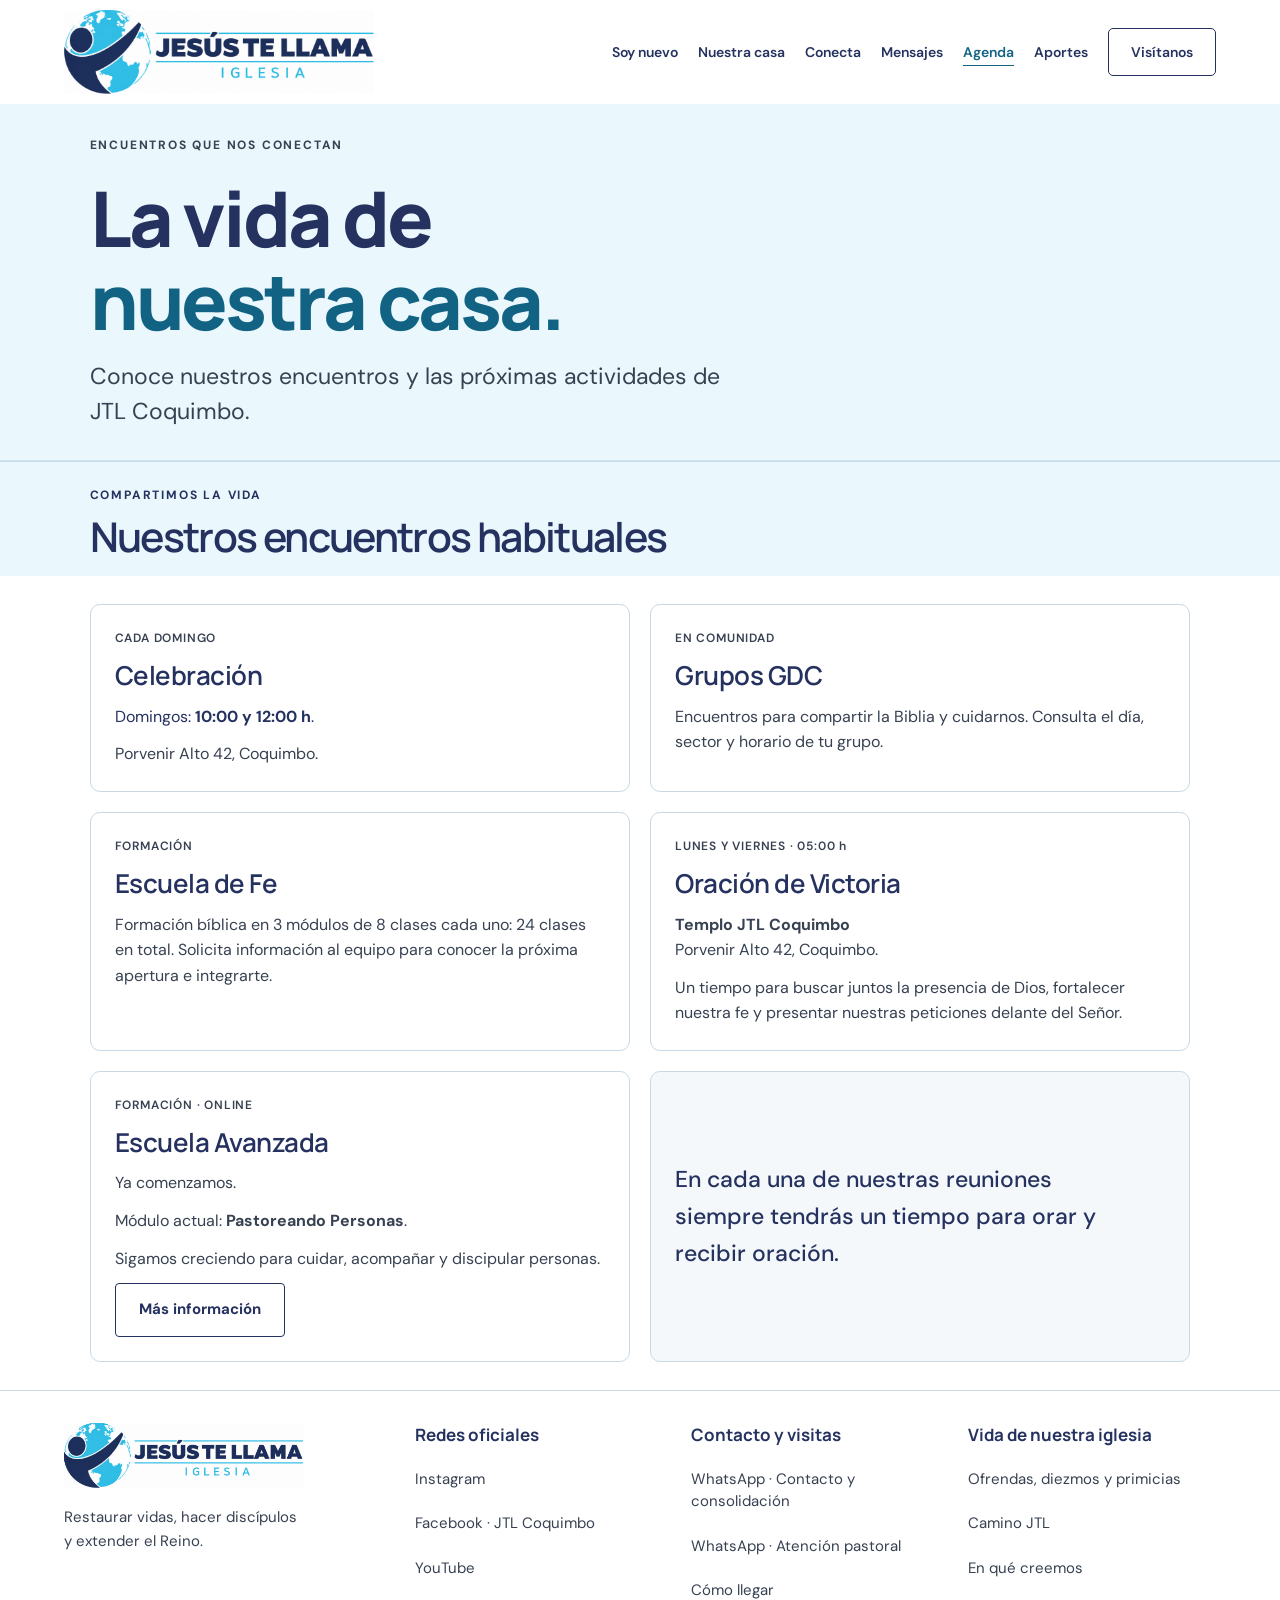
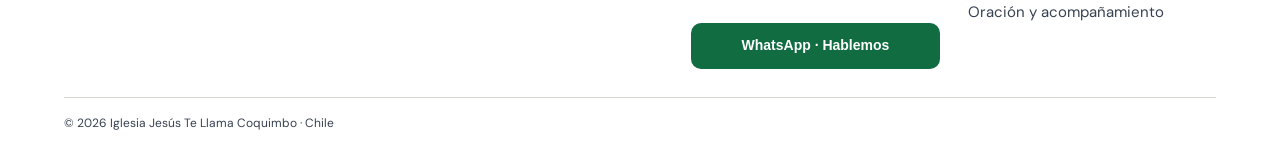
==== commit 1aebbb52: "Actualizar portada, horarios y agenda JTL" ====
--- a/agenda/index.html
+++ b/agenda/index.html
@@ -1,2 +1,11 @@
-<!doctype html><html lang="es"><head><meta charset="utf-8"><meta name="viewport" content="width=device-width,initial-scale=1"><title>Agenda de nuestra casa · JTL Coquimbo</title><meta name="description" content="Iglesia Jesús Te Llama Coquimbo. Restaurar vidas, hacer discípulos y extender el Reino. Domingos 11:00 h, Porvenir Alto 42."><meta name="theme-color" content="#253260"><link rel="icon" href="/logo.png"><link rel="stylesheet" href="/styles.css"></head><body><a class="skip" href="#contenido">Ir al contenido</a><header><a class="brand brand-horizontal" href="/" aria-label="Jesús Te Llama Iglesia, Coquimbo — inicio"><span class="logo-frame"><img src="/logo-horizontal.png" width="2048" height="683" alt="Jesús Te Llama Iglesia"></span></a><button class="menu" aria-expanded="false" aria-controls="nav">Menú ☰</button><nav id="nav" aria-label="Navegación principal"><a href="/soy-nuevo/">Soy nuevo</a><a href="/nuestra-casa/">Nuestra casa</a><a href="/conecta/">Conecta</a><a href="/mensajes/">Mensajes</a><a href="/agenda/" aria-current="page">Agenda</a><a href="/aportes/">Aportes</a><a class="nav-cta" href="/soy-nuevo/#visitanos">Visítanos</a></nav></header><main id="contenido"><section class="page-intro"><p class="eyebrow">ENCUENTROS QUE NOS CONECTAN</p><h1>La vida de<br><em>nuestra casa.</em></h1><p class="lead">Conoce nuestros encuentros y las próximas actividades de JTL Coquimbo.</p></section><section class="section event groups" id="domingo-uncion" data-highlight-until="2026-10-12T00:00:00-03:00"><div class="seminar-poster"><img src="/domingo-uncion-11-octubre-2026.jpeg" width="1122" height="1402" alt="Domingo de unción con aceite. 11 de octubre de 2026, 11:00 h. Porvenir Alto 42, Coquimbo. Eres bienvenido." loading="lazy" decoding="async"></div><div><p class="eyebrow">DOMINGO 11 DE OCTUBRE · 2026</p><h2>Domingo de<br><em>unción con aceite.</em></h2><p><strong>11:00 h · Porvenir Alto 42, Coquimbo</strong></p><p>Un encuentro para orar juntos y recibir la Palabra. Ven con fe y esperanza. Eres bienvenido.</p><p>Te esperamos con tu familia. Si es tu primera visita, nuestro equipo de bienvenida podrá orientarte al llegar.</p><div class="actions"><a class="button dark" href="https://wa.me/56989343928?text=Hola%2C%20quisiera%20informaci%C3%B3n%20sobre%20el%20domingo%20de%20unci%C3%B3n%20con%20aceite%20del%2011%20de%20octubre%20a%20las%2011%3A00%20h%20en%20JTL%20Coquimbo." target="_blank" rel="noopener noreferrer">Consultar por WhatsApp</a><a class="button outline" href="https://www.google.com/maps/search/?api=1&amp;query=Porvenir%20Alto%2042%2C%20Coquimbo%2C%20Chile" target="_blank" rel="noopener noreferrer">Cómo llegar</a></div></div></section><section class="section school-agenda" id="escuela-avanzada"><article class="school-banner" data-highlight-until="2026-10-08T00:00:00-03:00"><div class="school-banner-top"><span>FORMACIÓN PARA LÍDERES</span><span class="online-badge">ONLINE</span></div><p class="school-start">INICIO</p><h2>ESCUELA<br><em>AVANZADA</em></h2><div class="school-date"><strong>07</strong><div><span>MIÉRCOLES</span><b>OCTUBRE 2026</b><span>20:30 h · ONLINE</span></div></div><p>Sigamos creciendo para cuidar, acompañar y discipular personas.</p><a class="button light" href="https://wa.me/56989343928?text=Hola%2C%20quisiera%20m%C3%A1s%20informaci%C3%B3n%20sobre%20el%20inicio%20de%20Escuela%20Avanzada%20el%20mi%C3%A9rcoles%207%20de%20octubre%20a%20las%2020%3A30%20h%2C%20online." target="_blank" rel="noopener noreferrer">Más información</a></article></section><section class="section"><p class="eyebrow orange">NUESTROS ENCUENTROS</p><div class="group-grid"><article class="group-card"><span class="card-number">CADA DOMINGO</span><h3 class="meeting-title"><span>Celebración</span><span class="meeting-time">11:00 h</span></h3><p>Nos reunimos en Porvenir Alto 42, San Juan, Coquimbo. Intercesión desde las 10:30 h.</p></article><article class="group-card"><span class="card-number">CADA QUINCE DÍAS</span><h3>Grupos GDC</h3><p>Encuentros para compartir la Biblia y cuidarnos. Consulta el día, sector y horario de tu grupo.</p></article><article class="group-card"><span class="card-number">FORMACIÓN</span><h3>Escuela de Fe</h3><p>Formación bíblica en 3 módulos de 8 clases cada uno: 24 clases en total. Solicita información al equipo para conocer la próxima apertura e integrarte.</p></article></div></section><section class="section family"><div><p class="eyebrow orange">OCTUBRE</p><h2>Mes de<br><em>la oración.</em></h2></div><div class="family-copy"><p class="lead">Volvamos a cultivar el encuentro diario con Dios.</p><p>Dedica un momento para leer la Biblia, hablar con el Padre y orar por tu familia, tu GDC y nuestra ciudad. Comparte una petición con alguien de confianza y acompañen juntos ese proceso.</p><p>“Señor, enséñanos a orar.” — Lucas 11:1.</p><a class="button dark" href="/conecta/#acompanamiento">Quiero recibir oración</a></div></section></main><footer><a class="brand brand-horizontal" href="/" aria-label="Jesús Te Llama Iglesia, Coquimbo — inicio"><span class="logo-frame"><img src="/logo-horizontal.png" width="2048" height="683" alt="Jesús Te Llama Iglesia"></span></a><p>Restaurar vidas, hacer discípulos<br>y extender el Reino.</p><div class="social-links" aria-label="Redes oficiales"><a href="https://www.instagram.com/jtl_coquimbo/" target="_blank" rel="noopener noreferrer">Instagram</a><a href="https://www.facebook.com/jtl.coquimbo/" target="_blank" rel="noopener noreferrer">Facebook · JTL Coquimbo</a><a href="https://www.youtube.com/@jtl.coquimbo" target="_blank" rel="noopener noreferrer">YouTube</a></div><div class="footer-links"><a href="https://wa.me/56989343928" target="_blank" rel="noopener noreferrer">WhatsApp · Contacto y consolidación</a><a href="https://wa.me/56974996033" target="_blank" rel="noopener noreferrer">WhatsApp · Atención pastoral</a><a href="/aportes/">Ofrendas, diezmos y primicias</a><a href="/camino-jtl/">Camino JTL</a><a href="/nuestra-casa/#creemos">En qué creemos</a><a href="/conecta/#acompanamiento">Oración y acompañamiento</a><a href="/soy-nuevo/#visitanos">Cómo llegar</a></div><span class="copyright">© 2026 Iglesia Jesús Te Llama Coquimbo · Chile</span></footer><script src="/main.js"></script><button class="jtl-wa-launch" id="jtl-wa-open" type="button" aria-haspopup="dialog">WhatsApp · Hablemos</button>
-<dialog class="jtl-wa-dialog" id="jtl-wa-dialog" aria-labelledby="jtl-wa-title"><button type="button" class="jtl-wa-close" id="jtl-wa-close" aria-label="Cerrar">×</button><h2 id="jtl-wa-title">Estamos para acompañarte</h2><p><strong>Contacto y consolidación</strong><br><a href="https://wa.me/56989343928" target="_blank" rel="noopener noreferrer">+56 9 8934 3928</a></p><div class="jtl-wa-options" id="jtl-wa-options"><a href="https://wa.me/56989343928?text=Hola%2C%20quiero%20visitar%20JTL%20Coquimbo." target="_blank" rel="noopener noreferrer">Quiero visitar la iglesia</a><a href="https://wa.me/56989343928?text=Hola%2C%20quisiera%20conocer%20los%20GDC%20de%20JTL%20Coquimbo." target="_blank" rel="noopener noreferrer">Quiero conocer un GDC</a><a href="https://wa.me/56989343928?text=Hola%2C%20quisiera%20pedir%20oraci%C3%B3n." target="_blank" rel="noopener noreferrer">Quiero pedir oración</a><a href="https://wa.me/56989343928?text=Hola%2C%20quisiera%20consultar%20por%20horarios%20y%20actividades%20de%20JTL%20Coquimbo." target="_blank" rel="noopener noreferrer">Horarios y actividades</a></div><div class="jtl-pastoral"><h3>Atención pastoral</h3><p>Si atraviesas una situación compleja y necesitas conversar en privado, escríbenos a este segundo contacto.</p><a class="jtl-pastoral-link" href="https://wa.me/56974996033?text=Hola%2C%20quisiera%20coordinar%20una%20conversaci%C3%B3n%20privada%20de%20atenci%C3%B3n%20pastoral." target="_blank" rel="noopener noreferrer">Atención pastoral · +56 9 7499 6033</a></div><small>Elige el contacto según lo que necesitas. No es necesario detallar una situación personal en el mensaje inicial.</small></dialog><script src="/contacto.js"></script></body></html>+<!doctype html><html lang="es"><head><meta charset="utf-8"><meta name="viewport" content="width=device-width,initial-scale=1"><title>Agenda de nuestra casa · JTL Coquimbo</title><meta name="description" content="JTL Coquimbo · Porvenir Alto 42. Domingo 1 de noviembre de 2026: 11:00 h. Desde el 8 de noviembre de 2026: servicios a las 10:00 y 12:00 h. Juntos hacemos familia."><meta name="theme-color" content="#253260"><link rel="icon" href="/logo.png"><link rel="stylesheet" href="/styles.css"></head><body class="agenda-page"><a class="skip" href="#contenido">Ir al contenido</a><header><a class="brand brand-horizontal" href="/" aria-label="Jesús Te Llama Iglesia, Coquimbo — inicio"><span class="logo-frame"><img src="/logo-horizontal.png" width="2048" height="683" alt="Jesús Te Llama Iglesia"></span></a><button class="menu" aria-expanded="false" aria-controls="nav">Menú ☰</button><nav id="nav" aria-label="Navegación principal"><a href="/soy-nuevo/">Soy nuevo</a><a href="/nuestra-casa/">Nuestra casa</a><a href="/conecta/">Conecta</a><a href="/mensajes/">Mensajes</a><a href="/agenda/" aria-current="page">Agenda</a><a href="/aportes/">Aportes</a><a class="nav-cta" href="/soy-nuevo/#visitanos">Visítanos</a></nav></header><main id="contenido"><section class="page-intro"><p class="eyebrow">ENCUENTROS QUE NOS CONECTAN</p><h1>La vida de<br><em>nuestra casa.</em></h1><p class="lead">Conoce nuestros encuentros y las próximas actividades de JTL Coquimbo.</p></section><section class="agenda-category" aria-labelledby="proximas-titulo" id="proximas-actividades">
+<div class="agenda-category-heading"><p class="eyebrow">PARA ENCONTRARNOS</p><h2 id="proximas-titulo">Próximas actividades</h2></div><div id="agenda-proximas"><section class="section" id="segundo-servicio" data-visible-until="2026-11-09" aria-labelledby="segundo-servicio-titulo">
+<img src="/agenda/segundo-servicio-8-noviembre-2026.jpeg" width="1536" height="640" alt="Inauguramos nuestro segundo servicio. Domingo 8 de noviembre de 2026, reuniones a las 10:00 y 12:00 h. JTL Coquimbo. Juntos hacemos familia." loading="lazy" decoding="async" style="display:block;width:100%;height:auto;border-radius:16px;margin-bottom:32px">
+<p class="eyebrow">DOMINGO 8 DE NOVIEMBRE · 2026</p>
+<h2 id="segundo-servicio-titulo">Inauguramos nuestro<br><em>segundo servicio.</em></h2>
+<p class="lead">Más espacio para recibirte. Desde el domingo 8 de noviembre tendremos dos servicios para reunirnos como familia.</p>
+<div class="group-grid"><article class="group-card"><span class="card-number">PRIMER SERVICIO</span><h3>10:00 h</h3><p>Ven con tu familia y comparte este nuevo comienzo.</p></article><article class="group-card"><span class="card-number">SEGUNDO SERVICIO</span><h3>12:00 h</h3><p>Un nuevo horario para encontrarnos y crecer juntos.</p></article><article class="group-card"><span class="card-number">TE ESPERAMOS</span><h3>Porvenir Alto 42</h3><p>Coquimbo, Chile. Juntos hacemos familia.</p></article></div>
+<div class="actions" style="margin-top:28px"><a class="button dark" href="https://www.google.com/maps/search/?api=1&amp;query=Porvenir%20Alto%2042%2C%20Coquimbo%2C%20Chile" target="_blank" rel="noopener noreferrer">Cómo llegar</a><a class="button outline" href="https://wa.me/56989343928?text=Hola%2C%20quisiera%20informacion%20sobre%20los%20dos%20servicios%20del%208%20de%20noviembre%20en%20JTL%20Coquimbo." target="_blank" rel="noopener noreferrer">Consultar por WhatsApp</a></div>
+</section></div><noscript><p class="agenda-date-note">Sin JavaScript, consulta las fechas indicadas: domingo 1 de noviembre de 2026, 11:00 h; desde el 8 de noviembre de 2026, servicios a las 10:00 y 12:00 h.</p></noscript></section>
+<section class="agenda-category" aria-labelledby="habituales-titulo" id="encuentros-habituales"><div class="agenda-category-heading"><p class="eyebrow">COMPARTIMOS LA VIDA</p><h2 id="habituales-titulo">Nuestros encuentros habituales</h2></div><section class="section"><div class="group-grid"><article class="group-card" id="celebracion"><span class="card-number">CADA DOMINGO</span><h3>Celebración</h3><p class="habitual-schedule"><span id="celebracion-anterior">Domingo 1 de noviembre de 2026: <strong>11:00 h</strong>.<br></span><span id="celebracion-nuevo-prefijo">Desde el 8 de noviembre de 2026: </span><strong>10:00 y 12:00 h</strong>.</p><p>Porvenir Alto 42, Coquimbo.</p><!-- Referencia interna, sin cambio de horario: Intercesión el 1 de noviembre: 10:30 h; horario desde el 8 de noviembre pendiente de confirmación. --></article><article class="group-card"><span class="card-number">EN COMUNIDAD</span><h3>Grupos GDC</h3><p>Encuentros para compartir la Biblia y cuidarnos. Consulta el día, sector y horario de tu grupo.</p></article><article class="group-card"><span class="card-number">FORMACIÓN</span><h3>Escuela de Fe</h3><p>Formación bíblica en 3 módulos de 8 clases cada uno: 24 clases en total. Solicita información al equipo para conocer la próxima apertura e integrarte.</p></article><article class="group-card prayer-victory" aria-labelledby="oracion-victoria-titulo"><span class="card-number">LUNES Y VIERNES · 05:00 h</span><h3 id="oracion-victoria-titulo">Oración de Victoria</h3><p><strong>Templo JTL Coquimbo</strong><br>Porvenir Alto 42, Coquimbo.</p><p>Un tiempo para buscar juntos la presencia de Dios, fortalecer nuestra fe y presentar nuestras peticiones delante del Señor.</p></article><article class="group-card" id="escuela-avanzada"><span class="card-number">FORMACIÓN · ONLINE</span><h3>Escuela Avanzada</h3><p>Ya comenzamos.</p><p>Módulo actual: <strong>Pastoreando Personas</strong>.</p><p>Sigamos creciendo para cuidar, acompañar y discipular personas.</p><a class="button outline" href="https://wa.me/56989343928?text=Hola%2C%20quisiera%20m%C3%A1s%20informaci%C3%B3n%20sobre%20el%20inicio%20de%20Escuela%20Avanzada%20el%20mi%C3%A9rcoles%207%20de%20octubre%20a%20las%2020%3A30%20h%2C%20online." target="_blank" rel="noopener noreferrer">Más información</a></article><aside class="agenda-prayer-tile" aria-label="Oración en nuestras reuniones"><p class="agenda-prayer-message">En cada una de nuestras reuniones siempre tendrás un tiempo para orar y recibir oración.</p></aside></div></section></section></main><footer class="agenda-footer"><div class="agenda-footer-identity"><a class="brand brand-horizontal" href="/" aria-label="Jesús Te Llama Iglesia, Coquimbo — inicio"><span class="logo-frame"><img src="/logo-horizontal.png" width="2048" height="683" alt="Jesús Te Llama Iglesia"></span></a><p>Restaurar vidas, hacer discípulos<br>y extender el Reino.</p></div><div class="agenda-footer-group"><h2>Redes oficiales</h2><div class="social-links" aria-label="Redes oficiales"><a href="https://www.instagram.com/jtl_coquimbo/" target="_blank" rel="noopener noreferrer">Instagram</a><a href="https://www.facebook.com/jtl.coquimbo/" target="_blank" rel="noopener noreferrer">Facebook · JTL Coquimbo</a><a href="https://www.youtube.com/@jtl.coquimbo" target="_blank" rel="noopener noreferrer">YouTube</a></div></div><div class="agenda-footer-group"><h2>Contacto y visitas</h2><div class="agenda-footer-links"><a href="https://wa.me/56989343928" target="_blank" rel="noopener noreferrer">WhatsApp · Contacto y consolidación</a><a href="https://wa.me/56974996033" target="_blank" rel="noopener noreferrer">WhatsApp · Atención pastoral</a><a href="/soy-nuevo/#visitanos">Cómo llegar</a></div><button class="jtl-wa-launch" id="jtl-wa-open" type="button" aria-haspopup="dialog">WhatsApp · Hablemos</button></div><div class="agenda-footer-group"><h2>Vida de nuestra iglesia</h2><div class="agenda-footer-links"><a href="/aportes/">Ofrendas, diezmos y primicias</a><a href="/camino-jtl/">Camino JTL</a><a href="/nuestra-casa/#creemos">En qué creemos</a><a href="/conecta/#acompanamiento">Oración y acompañamiento</a></div></div><span class="copyright">© 2026 Iglesia Jesús Te Llama Coquimbo · Chile</span></footer><script src="/main.js"></script>
+<dialog class="jtl-wa-dialog" id="jtl-wa-dialog" aria-labelledby="jtl-wa-title"><button type="button" class="jtl-wa-close" id="jtl-wa-close" aria-label="Cerrar">×</button><h2 id="jtl-wa-title">Estamos para acompañarte</h2><p><strong>Contacto y consolidación</strong><br><a href="https://wa.me/56989343928" target="_blank" rel="noopener noreferrer">+56 9 8934 3928</a></p><div class="jtl-wa-options" id="jtl-wa-options"><a href="https://wa.me/56989343928?text=Hola%2C%20quiero%20visitar%20JTL%20Coquimbo." target="_blank" rel="noopener noreferrer">Quiero visitar la iglesia</a><a href="https://wa.me/56989343928?text=Hola%2C%20quisiera%20conocer%20los%20GDC%20de%20JTL%20Coquimbo." target="_blank" rel="noopener noreferrer">Quiero conocer un GDC</a><a href="https://wa.me/56989343928?text=Hola%2C%20quisiera%20pedir%20oraci%C3%B3n." target="_blank" rel="noopener noreferrer">Quiero pedir oración</a><a href="https://wa.me/56989343928?text=Hola%2C%20quisiera%20consultar%20por%20horarios%20y%20actividades%20de%20JTL%20Coquimbo." target="_blank" rel="noopener noreferrer">Horarios y actividades</a></div><div class="jtl-pastoral"><h3>Atención pastoral</h3><p>Si atraviesas una situación compleja y necesitas conversar en privado, escríbenos a este segundo contacto.</p><a class="jtl-pastoral-link" href="https://wa.me/56974996033?text=Hola%2C%20quisiera%20coordinar%20una%20conversaci%C3%B3n%20privada%20de%20atenci%C3%B3n%20pastoral." target="_blank" rel="noopener noreferrer">Atención pastoral · +56 9 7499 6033</a></div><small>Elige el contacto según lo que necesitas. No es necesario detallar una situación personal en el mensaje inicial.</small></dialog><script src="/contacto.js"></script><script src="/agenda/agenda.js" defer></script></body></html>
--- a/styles.css
+++ b/styles.css
@@ -96,3 +96,194 @@
 .school-module{margin:26px 0;padding:clamp(20px,3vw,30px);background:#edf7fb;border-left:4px solid #3fc5e9;border-radius:0 10px 10px 0}
 .school-module h3{font-size:clamp(22px,2.5vw,28px);line-height:1.3;letter-spacing:-.5px;margin:0 0 18px}
 .school-module ol{padding-left:24px;margin:18px 0}.school-module li{padding-left:4px;margin:10px 0}.school-module p:last-child{margin-bottom:0}
+
+/* Etapa 1: portada y agenda adaptables, identidad azul y celeste. */
+img{max-width:100%}
+.home-cover{display:grid;grid-template-columns:minmax(0,1fr) minmax(0,1fr);background:#eaf7fc;align-items:stretch}
+.home-cover-copy{padding:clamp(28px,5vw,80px);align-self:center;min-width:0}
+.home-cover h1{font-size:clamp(42px,5.6vw,84px);line-height:1.08;letter-spacing:-.045em;overflow-wrap:anywhere}
+.home-cover h1 em{color:#126383}.home-cover>img{display:block;width:100%;height:100%;min-height:420px;object-fit:cover}
+.home-services{background:#edf7fb}.home-services .group-grid{max-width:900px}.service-note{max-width:850px;margin:28px 0}
+.section img{display:block;height:auto}.jtl-wa-dialog{max-height:85vh;max-height:85dvh}
+@media(max-width:1100px){header nav{max-height:calc(100vh - 100px);max-height:calc(100dvh - 100px);overflow-y:auto;overscroll-behavior:contain}}
+@media(max-width:720px){
+ header{gap:10px;padding-inline:16px}header .brand-horizontal{flex:0 1 250px;width:auto;max-width:calc(100% - 90px)}
+ header .menu{min-height:44px;min-width:76px;justify-content:center}
+ .home-cover{grid-template-columns:minmax(0,1fr)}.home-cover-copy{padding:36px 20px}
+ .home-cover h1{font-size:clamp(40px,11vw,64px)}.home-cover .lead{font-size:20px}
+ .home-cover>img{min-height:0;height:auto;aspect-ratio:3/2;object-fit:cover}
+ .page-intro h1{font-size:clamp(34px,9vw,48px);line-height:1.12}
+ .section,.page-intro,.visit{padding-inline:20px}.section{padding-block:44px}
+ h1,h2,h3{overflow-wrap:anywhere}.lead{font-size:20px}
+ .event,.event:has(.seminar-poster){grid-template-columns:minmax(0,1fr);gap:24px}
+ .school-date{flex-wrap:wrap}.school-date>div{overflow-wrap:anywhere}
+ .meeting-title>span{white-space:normal}.actions{align-items:stretch}.actions .button{justify-content:center;flex:1 1 180px;text-align:center}
+ .carousel-ready .upcoming-grid,.carousel-ready .upcoming-grid>article{min-height:0}
+ .jtl-wa-launch{max-width:calc(100% - 32px);right:16px;font-size:14px}
+ .jtl-wa-dialog{width:calc(100% - 32px);padding:20px;max-width:390px}
+ footer{padding-bottom:calc(100px + env(safe-area-inset-bottom,0px))}
+}
+.home-agenda>details>summary{cursor:pointer;font-size:clamp(22px,4vw,32px);font-weight:700;color:#253260;min-height:44px}.home-agenda>details>.section{padding-inline:0}.home-agenda{border-top:1px solid #dce6ee}
+
+/* Fotografía de portada: proporción original y texto en un panel separado. */
+.home-cover{align-items:center}
+.home-cover>img{width:100%;height:auto;min-height:0;aspect-ratio:4/3;object-fit:contain;align-self:center}
+@media(max-width:720px){.home-cover>img{width:100%;height:auto;min-height:0;aspect-ratio:4/3;object-fit:contain}}
+/* Portada móvil compacta. El área inferior reserva espacio para contacto. */
+@media(max-width:720px){
+ body:has(.home-cover){height:calc(100vh - 64px - env(safe-area-inset-bottom,0px));height:calc(100dvh - 64px - env(safe-area-inset-bottom,0px));overflow-y:auto;overscroll-behavior-y:contain;scroll-padding-top:80px}
+ html:has(.home-cover){height:100%;overflow:hidden}
+ body:has(.home-cover)::after{content:"";position:fixed;left:0;right:0;bottom:0;height:calc(64px + env(safe-area-inset-bottom,0px));background:#fff;border-top:1px solid #d4e5ee;z-index:999;pointer-events:none}
+ body:has(.home-cover) header{min-height:72px;height:auto;padding:8px 16px;gap:12px}
+ body:has(.home-cover) header .brand-horizontal{flex:0 1 210px;width:210px;max-width:calc(100% - 88px)}
+ .home-cover-copy{padding:18px 20px 20px;color:#253260}
+ .home-cover-copy .eyebrow{font-size:11px;line-height:1.4;letter-spacing:1.2px;margin-bottom:8px;color:#253260}
+ .home-cover h1{font-size:clamp(36px,10vw,46px);line-height:1.06;letter-spacing:-.04em;margin-bottom:10px;color:#253260}
+ .home-cover h1 em{color:#126383}
+ .home-cover .lead{font-size:17px;line-height:1.4;margin-bottom:8px;color:#253260}
+ .home-cover-copy>p:not(.eyebrow):not(.lead){font-size:14px;line-height:1.4;margin-bottom:14px;color:#344363}
+ .home-cover .actions{gap:10px;flex-wrap:wrap}
+ .home-cover .actions .button{flex:1 1 120px;min-width:0;min-height:46px;padding:10px 12px;font-size:14px;line-height:1.4;text-align:center;justify-content:center}
+ .home-cover>img{width:100%;height:auto;min-height:0;aspect-ratio:4/3;object-fit:contain}
+ body:has(.home-cover) .jtl-wa-launch{position:fixed;right:12px;bottom:calc(10px + env(safe-area-inset-bottom,0px));min-height:44px;max-width:calc(100% - 24px);padding:10px 14px;border-radius:22px;font-size:12px;line-height:24px;box-shadow:0 2px 8px #10244b18;z-index:1000}
+}
+/* Agenda móvil: estilos limitados a esta página, sin alterar escritorio. */
+@media(max-width:720px){
+ .agenda-page header{min-height:72px;height:auto;padding:8px 16px;gap:12px}
+ .agenda-page header .brand-horizontal{flex:0 1 210px;width:210px;max-width:calc(100% - 88px)}
+ .agenda-page .page-intro{padding:20px 20px 16px;background:#eaf7fc}
+ .agenda-page .page-intro .eyebrow{margin-bottom:8px;letter-spacing:1px;font-size:11px;color:#253260}
+ .agenda-page .page-intro h1{font-size:clamp(32px,8.5vw,40px);line-height:1.08;margin:8px 0 12px;color:#253260}
+ .agenda-page .page-intro .lead{font-size:16px;line-height:1.45;color:#253260;margin:0}
+ .agenda-page main>.section{padding:28px 20px}
+ .agenda-page main>#segundo-servicio{padding-top:20px;border-top:3px solid #3fc5e9;background:#f2f9fc}
+ .agenda-page main .eyebrow,.agenda-page .card-number{color:#253260;font-size:11px;letter-spacing:.8px;margin-bottom:10px}
+ .agenda-page main h2{font-size:clamp(28px,7.5vw,36px);line-height:1.15;margin-bottom:14px;color:#253260}
+ .agenda-page main h2 em,.agenda-page .meeting-time{color:#253260}
+ .agenda-page main .lead{font-size:17px;line-height:1.5;margin-bottom:18px;color:#253260}
+ .agenda-page .group-grid{gap:12px}
+ .agenda-page .group-card{padding:18px;border-color:#bfd4e2;border-radius:10px;color:#253260}
+ .agenda-page .group-card h3{font-size:24px;line-height:1.2;margin:10px 0 12px;color:#253260}
+ .agenda-page .group-card p{font-size:15px;line-height:1.5;margin-bottom:12px;color:#253260}
+ .agenda-page #segundo-servicio .group-grid{grid-template-columns:repeat(2,minmax(0,1fr))}
+ .agenda-page #segundo-servicio .group-card:last-child{grid-column:1/-1}
+ .agenda-page #segundo-servicio .group-card h3{font-size:clamp(22px,6vw,28px)}
+ .agenda-page main img{display:block;max-width:100%;height:auto;max-height:none;object-fit:contain}
+ .agenda-page main>.section>img{width:100%;margin-bottom:16px!important;border-radius:10px!important}
+ .agenda-page main .actions{gap:10px;margin-top:18px!important}
+ .agenda-page main .button{min-height:46px;padding:11px 14px;font-size:14px;line-height:1.4;justify-content:center;text-align:center}
+ .agenda-page .school-banner{padding:22px 18px}.agenda-page .school-banner .eyebrow,.agenda-page .school-banner h2{color:#fff}
+ .agenda-page .school-banner h2 em{color:#80dcf4}.agenda-page .school-start{margin-top:20px}
+ .agenda-page .jtl-wa-launch{position:static;display:block;width:calc(100% - 40px);max-width:360px;min-height:46px;margin:0 auto calc(20px + env(safe-area-inset-bottom,0px));padding:11px 16px;border-radius:10px;font-size:14px;line-height:1.5;box-shadow:none}
+ .agenda-page footer{padding-bottom:24px}
+}
+@media(max-width:350px){
+ .agenda-page #segundo-servicio .group-grid{grid-template-columns:minmax(0,1fr)}
+}
+/* Reorganización exclusiva de Agenda; contenido disponible sin JavaScript. */
+.agenda-page .agenda-category{padding:0;min-width:0}
+.agenda-page .agenda-category-heading{padding:40px clamp(20px,7vw,126px) 20px;border-top:1px solid #c8dce9;background:#eaf7fc;color:#253260}
+.agenda-page .agenda-category-heading h2{font-size:clamp(28px,3.2vw,44px);margin:0 0 12px;line-height:1.15;color:#253260}
+.agenda-page .agenda-category-heading .eyebrow{margin-bottom:8px;color:#253260}
+.agenda-page .agenda-category-heading p:last-child{margin-bottom:0}
+.agenda-page .agenda-category .section{padding-block:40px}
+.agenda-page #segundo-servicio{border-top:3px solid #3fc5e9;background:#f2f9fc}
+.agenda-page .agenda-category img{width:100%;height:auto;object-fit:contain}
+.agenda-page .agenda-history{background:#f5f8fb}
+.agenda-page .agenda-date-note{padding:16px 7%;color:#253260}
+.agenda-page .agenda-event-status{font-size:12px;font-weight:700;color:#253260;letter-spacing:1px;margin-bottom:16px}
+.agenda-page .school-module-current{padding:20px 0;border-block:1px solid #ffffff55}
+.agenda-page .school-module-current>span{font-size:12px;letter-spacing:1px;color:#80dcf4}
+.agenda-page .school-module-current h3{font-size:clamp(26px,4vw,40px);line-height:1.2;margin:12px 0;color:#fff}
+.agenda-page .school-module-current p{margin-bottom:0;color:#fff}
+@media(max-width:720px){
+ .agenda-page main>.agenda-category{padding:0}
+ .agenda-page .agenda-category-heading{padding:20px 20px 14px}
+ .agenda-page .agenda-category-heading h2{font-size:28px}
+ .agenda-page .agenda-category .section{padding:24px 20px}
+ .agenda-page .agenda-category .section>img{margin-bottom:16px!important;border-radius:10px!important}
+ .agenda-page .agenda-category #segundo-servicio{padding-top:20px}
+}
+/* Agenda simplificada: sin espacios reservados para anuncios finalizados. */
+.agenda-page .agenda-category[hidden],.agenda-page [data-visible-until][hidden]{display:none!important}
+.agenda-page #encuentros-habituales .meeting-time{white-space:normal;line-height:1.5;font-size:18px}
+/* Oración permanente: estilos exclusivos de los encuentros de Agenda. */
+/* Oración de Victoria utiliza el mismo diseño que las otras tarjetas habituales. */
+.agenda-page .prayer-victory .card-number,.agenda-page .prayer-victory h3,.agenda-page .prayer-victory p{color:#253260}
+.agenda-page .agenda-prayer-note{padding:0 clamp(20px,7vw,126px) 40px}
+.agenda-page .agenda-prayer-message{margin:0;padding:24px;border-left:4px solid #3fc5e9;border-radius:0 10px 10px 0;background:#eaf7fc;color:#253260;font-size:clamp(18px,2vw,23px);font-weight:600;line-height:1.5}
+@media(max-width:720px){.agenda-page .agenda-prayer-note{padding:0 20px 24px}.agenda-page .agenda-prayer-message{padding:18px;font-size:18px}}
+/* Sistema uniforme de reuniones habituales, exclusivo de Agenda. */
+.agenda-page #encuentros-habituales .group-grid{grid-template-columns:repeat(2,minmax(0,1fr));gap:24px;align-items:stretch}
+.agenda-page #encuentros-habituales .group-card{background:#fff;border:1px solid #c8d9e5;border-radius:10px;padding:26px;box-shadow:none;color:#253260;min-width:0}
+.agenda-page #encuentros-habituales .group-card .card-number{display:block;font-size:12px;font-weight:600;line-height:1.5;letter-spacing:.8px;color:#405372;margin:0 0 12px}
+.agenda-page #encuentros-habituales .group-card h3{font-size:26px;font-weight:600;line-height:1.25;letter-spacing:-.5px;color:#253260;margin:0 0 16px;text-transform:none}
+.agenda-page #encuentros-habituales .group-card p{font-size:16px;line-height:1.6;color:#405372;margin:0 0 12px}
+.agenda-page #encuentros-habituales .group-card p:last-child{margin-bottom:0}
+.agenda-page #encuentros-habituales .group-card .meeting-time{font-size:16px;font-weight:600;line-height:1.5;letter-spacing:0;color:#253260;white-space:normal}
+/* La formación permanente recibe un acabado sobrio; el estreno conserva su destacado. */
+.agenda-page #escuela-avanzada .school-banner{background:#fff;border:1px solid #c8d9e5;border-radius:10px;padding:26px;color:#253260;max-width:none;box-shadow:none}
+.agenda-page #escuela-avanzada .school-banner h2{font-size:28px;line-height:1.2;margin-bottom:18px;color:#253260}
+.agenda-page #escuela-avanzada .school-banner h2 em{color:#253260}
+.agenda-page #escuela-avanzada .school-start{font-size:12px;letter-spacing:.8px;color:#405372;margin:18px 0 10px}
+.agenda-page #escuela-avanzada .online-badge{background:#eaf7fc;color:#253260}
+.agenda-page #escuela-avanzada .school-module-current{border-color:#c8d9e5}
+.agenda-page #escuela-avanzada .school-module-current>span{color:#405372}
+.agenda-page #escuela-avanzada .school-module-current h3{font-size:26px;color:#253260}
+.agenda-page #escuela-avanzada .school-banner p{color:#405372;font-size:16px}
+.agenda-page #escuela-avanzada .button.light{background:#253260;color:#fff}
+.agenda-page .agenda-prayer-message{background:#f5f8fb;border:1px solid #c8d9e5;border-radius:10px;color:#253260;font-size:18px;font-weight:500}
+@media(max-width:720px){
+ .agenda-page #encuentros-habituales .group-grid{grid-template-columns:minmax(0,1fr);gap:14px}
+ .agenda-page #encuentros-habituales .group-card,.agenda-page #escuela-avanzada .school-banner{padding:20px}
+ .agenda-page #encuentros-habituales .group-card h3{font-size:24px;margin-bottom:14px}
+ .agenda-page #encuentros-habituales .group-card p{font-size:15px}
+}
+/* Las cinco reuniones comparten exactamente el mismo sistema de tarjeta. */
+.agenda-page #encuentros-habituales .group-card .habitual-schedule{color:#253260;line-height:1.6}
+.agenda-page #encuentros-habituales .group-card [hidden]{display:none!important}
+.agenda-page #encuentros-habituales .group-card .button{align-self:flex-start;margin-top:auto;background:transparent;color:#253260;border:1px solid #253260;min-height:44px}
+/* Acabado visual exclusivo de Agenda: retícula, contraste y pie organizado. */
+.agenda-page{color:#253260}
+.agenda-page main p{color:#374151}
+.agenda-page main h1,.agenda-page main h2,.agenda-page main h3{color:#253260}
+.agenda-page main .page-intro{padding-block:32px}
+.agenda-page main .page-intro h1{margin-block:12px 16px}
+.agenda-page .agenda-category-heading{padding-block:24px 16px}
+.agenda-page .agenda-category-heading h2{margin-bottom:0}
+.agenda-page .agenda-category .section{padding-block:28px}
+.agenda-page #encuentros-habituales .group-grid{gap:20px}
+.agenda-page #encuentros-habituales .group-card{padding:24px}
+.agenda-page #encuentros-habituales .group-card p,.agenda-page #encuentros-habituales .group-card .card-number{color:#374151}
+.agenda-page #encuentros-habituales .group-card h3{margin-bottom:12px}
+.agenda-page .agenda-prayer-tile{display:flex;align-items:center;min-width:0;padding:24px;background:#f5f8fb;border:1px solid #c8d9e5;border-radius:10px}
+.agenda-page .agenda-prayer-tile .agenda-prayer-message{padding:0;border:0;border-radius:0;background:transparent;font-size:clamp(18px,2vw,23px);line-height:1.6;color:#253260;margin:0}
+.agenda-page #agenda-proximas>.section>img{width:100%;height:auto;max-height:360px;object-fit:contain;margin-inline:auto;margin-bottom:20px!important}
+.agenda-page #agenda-proximas .group-grid{gap:16px}
+.agenda-page #agenda-proximas .group-card{padding:20px}
+.agenda-page #agenda-proximas .group-card p,.agenda-page #agenda-proximas .card-number{color:#374151}
+.agenda-page main .actions{margin-top:20px!important}
+.agenda-page .agenda-footer{display:grid;grid-template-columns:minmax(0,1.3fr) repeat(3,minmax(0,1fr));align-items:start;gap:28px;padding:32px clamp(20px,5vw,90px);border-top:1px solid #c8d9e5;background:#fff;color:#253260}
+.agenda-page .agenda-footer>div{min-width:0}
+.agenda-page .agenda-footer-identity .brand-horizontal{width:240px;max-width:100%;margin-bottom:16px}
+.agenda-page .agenda-footer-identity p{font-size:15px;line-height:1.6;color:#374151}
+.agenda-page .agenda-footer-group h2{font-size:17px;font-weight:700;line-height:1.4;letter-spacing:0;margin:0 0 12px;color:#253260}
+.agenda-page .agenda-footer-links,.agenda-page .agenda-footer .social-links{display:flex;flex-direction:column;gap:4px}
+.agenda-page .agenda-footer a:not(.brand){display:block;font-size:15px;line-height:1.5;color:#374151;padding-block:9px;overflow-wrap:anywhere}
+.agenda-page .agenda-footer a:not(.brand):hover{text-decoration:underline;text-underline-offset:4px;color:#253260}
+.agenda-page .agenda-footer .copyright{grid-column:1/-1;margin:0;padding-top:16px;color:#374151}
+.agenda-page .jtl-wa-launch{position:static;display:block;width:calc(100% - 40px);max-width:360px;min-height:46px;margin:0 auto calc(20px + env(safe-area-inset-bottom,0px));padding:11px 16px;border-radius:10px;font-size:14px;line-height:1.5;box-shadow:none}
+.agenda-page .group-card,.agenda-page .agenda-footer,.agenda-page .agenda-prayer-tile{overflow-wrap:anywhere}
+@media(max-width:1000px){.agenda-page .agenda-footer{grid-template-columns:repeat(2,minmax(0,1fr))}}
+@media(max-width:720px){
+ .agenda-page main .page-intro{padding-block:20px 16px}
+ .agenda-page .agenda-category-heading{padding-block:20px 14px}
+ .agenda-page .agenda-category .section{padding-block:22px}
+ .agenda-page #encuentros-habituales .group-grid{grid-template-columns:minmax(0,1fr);gap:14px}
+ .agenda-page #encuentros-habituales .group-card,.agenda-page .agenda-prayer-tile{padding:20px}
+ .agenda-page #agenda-proximas>.section>img{max-height:none}
+ .agenda-page .agenda-footer{grid-template-columns:minmax(0,1fr);gap:24px;padding:28px 20px}
+}
+/* Afiches y contacto: ajustes exclusivos de Agenda. */
+.agenda-page #agenda-proximas>.section>img{display:block;width:100%;max-width:800px;height:auto;max-height:none;object-fit:contain;margin-inline:auto}
+.agenda-page .agenda-footer-group .jtl-wa-launch{position:static;width:100%;max-width:280px;min-height:46px;margin:12px 0 0;padding:11px 14px;white-space:normal;overflow-wrap:anywhere;text-align:center}
